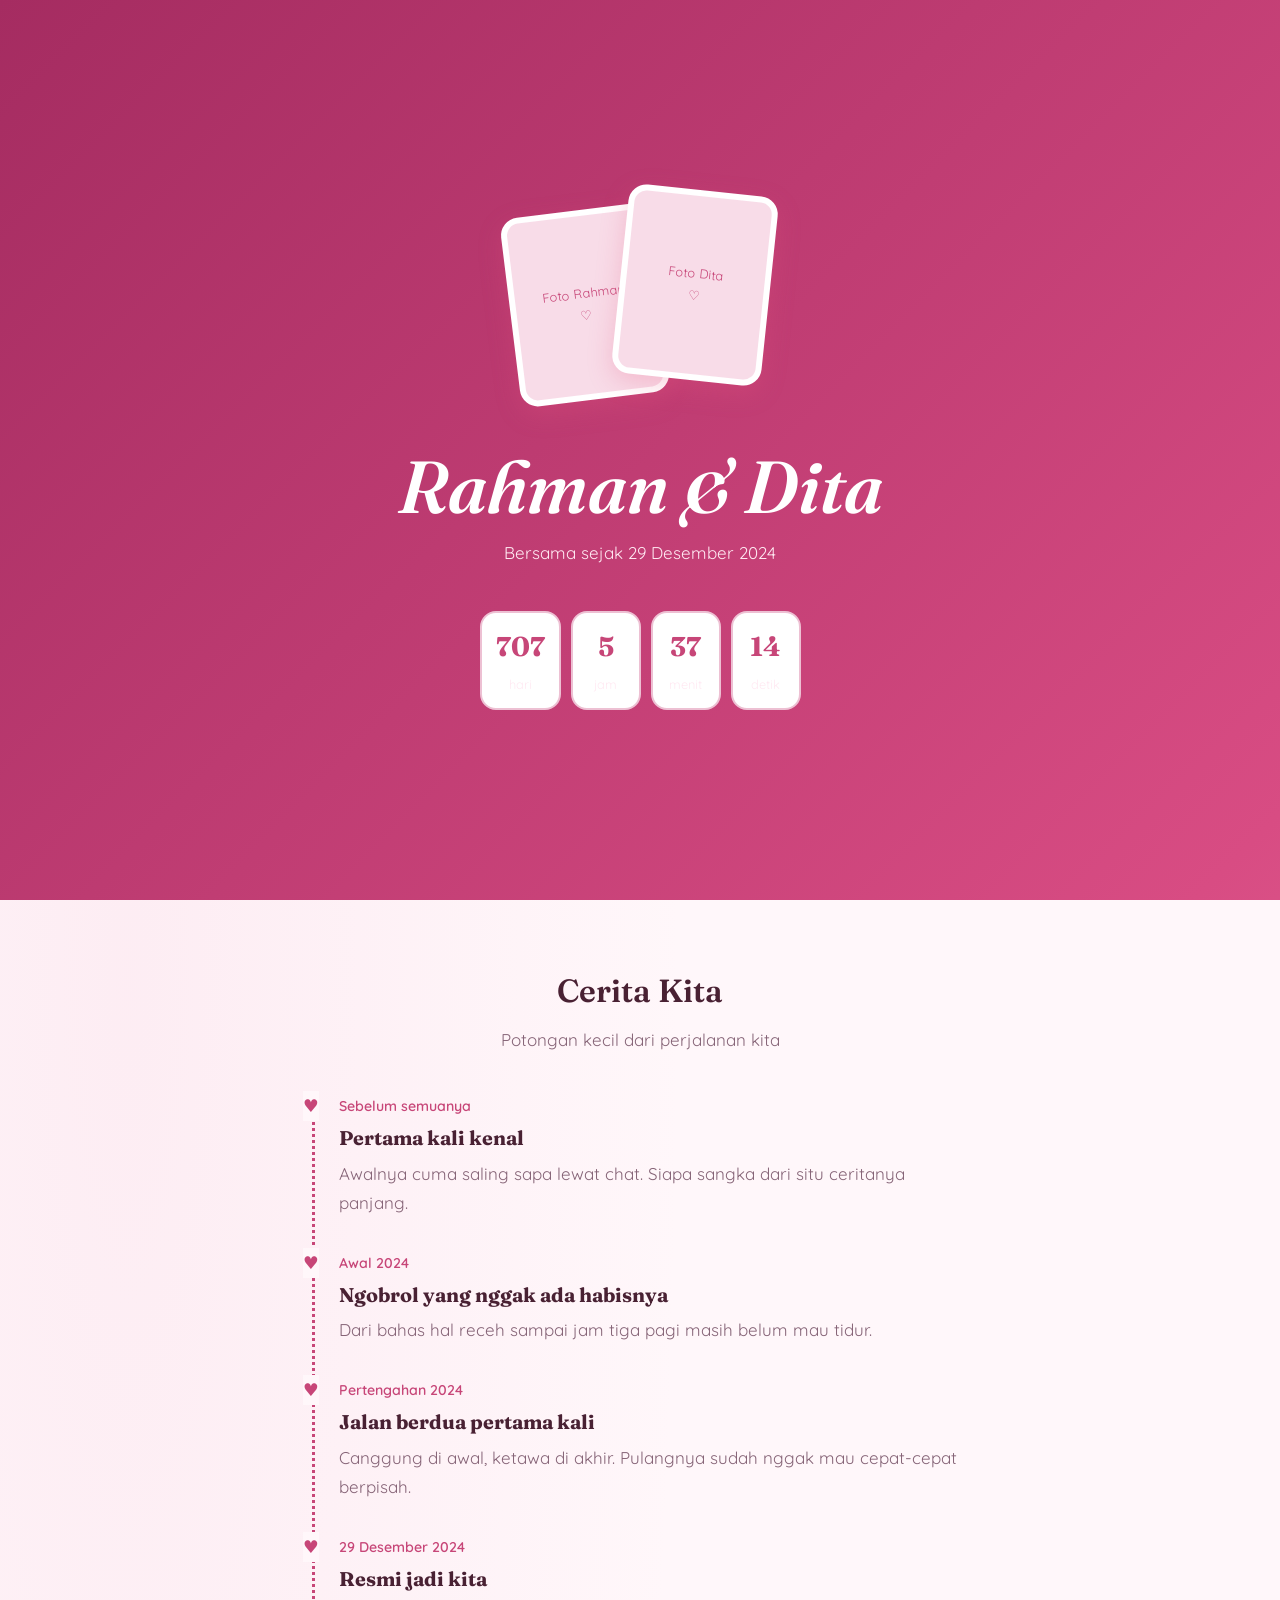
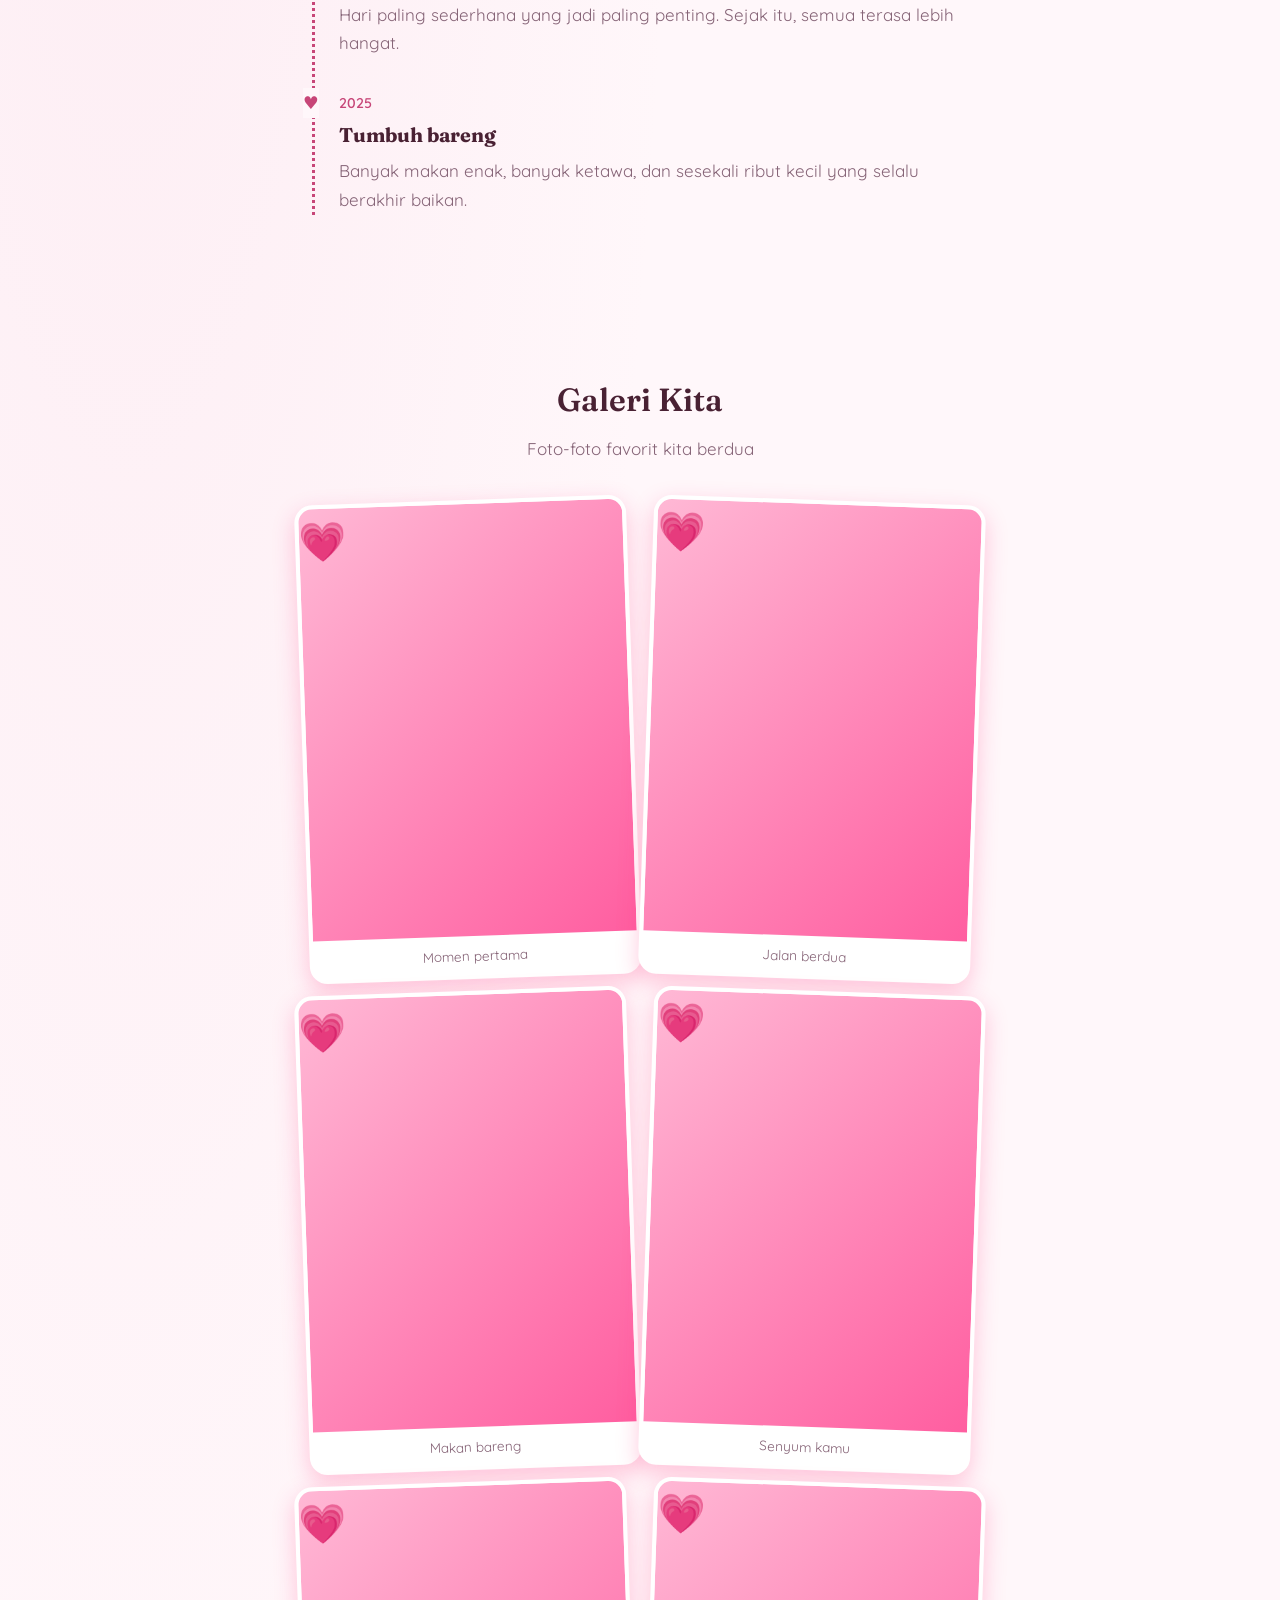
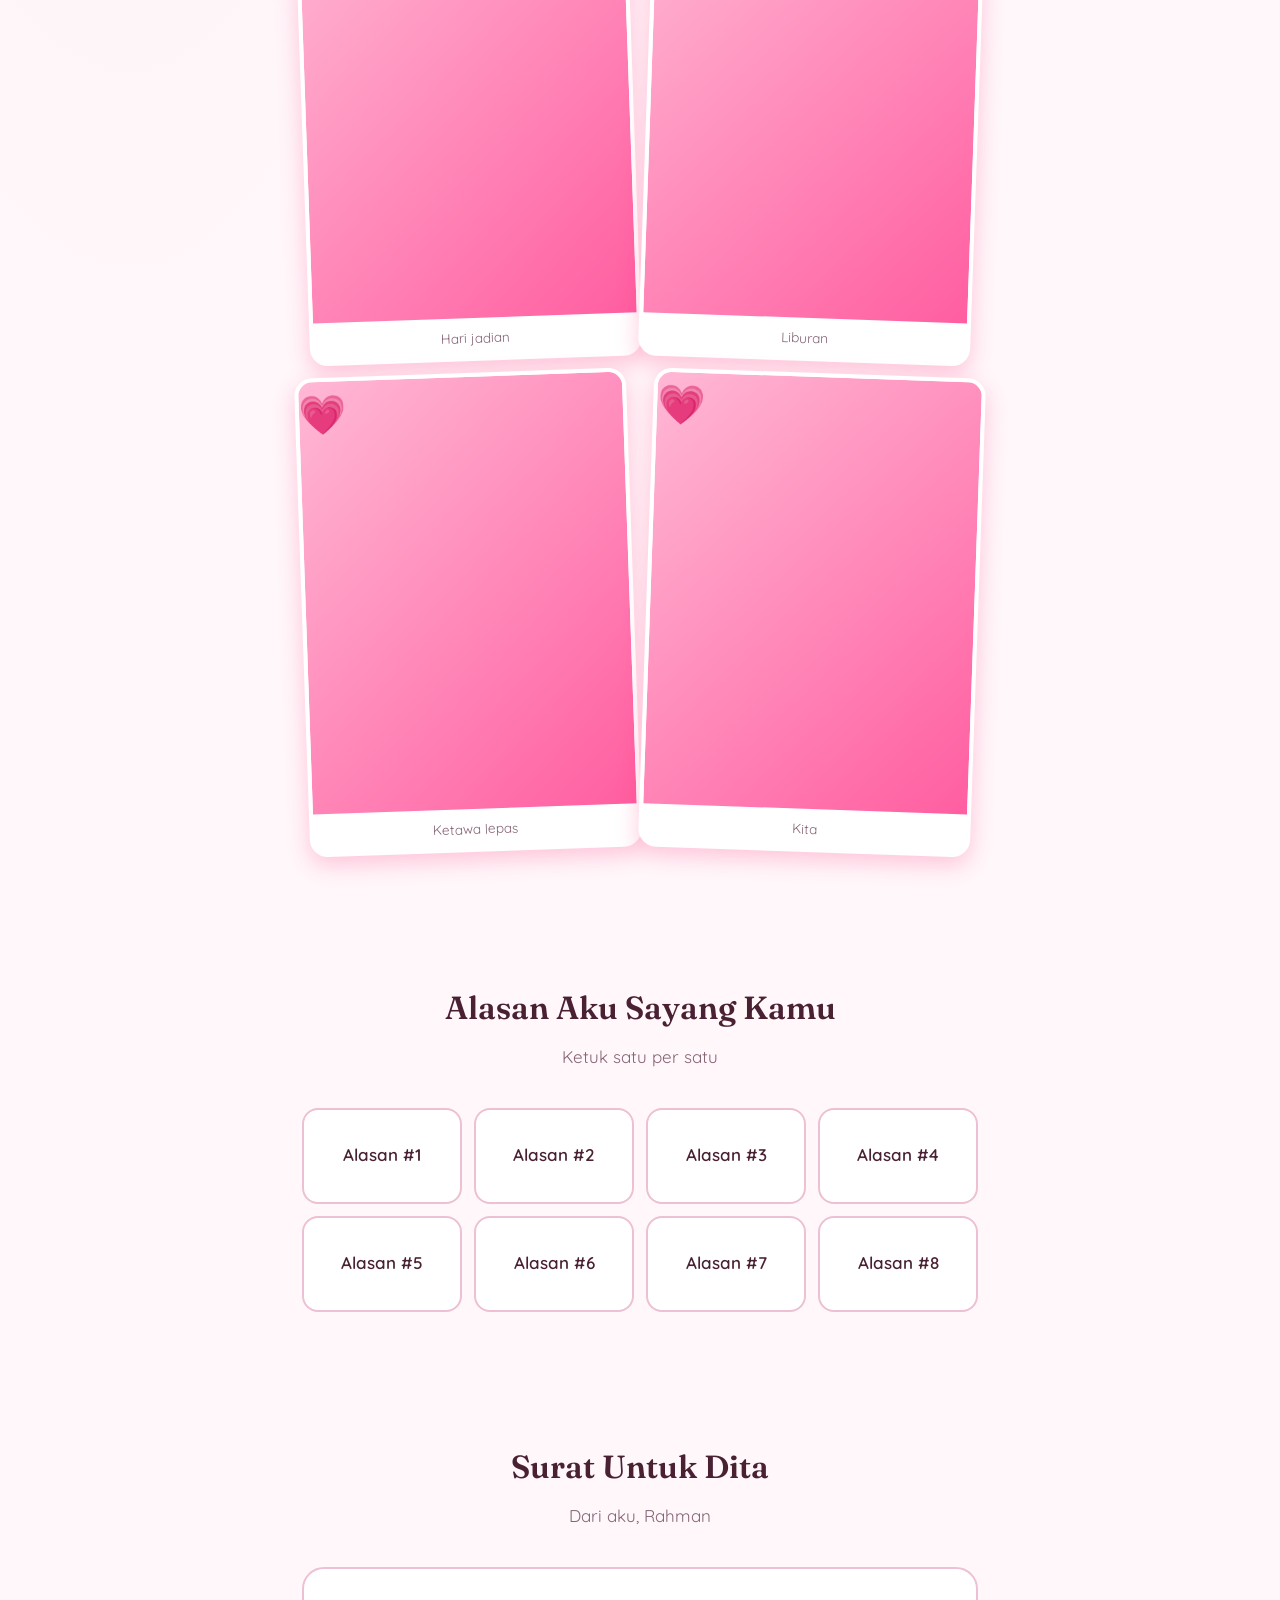
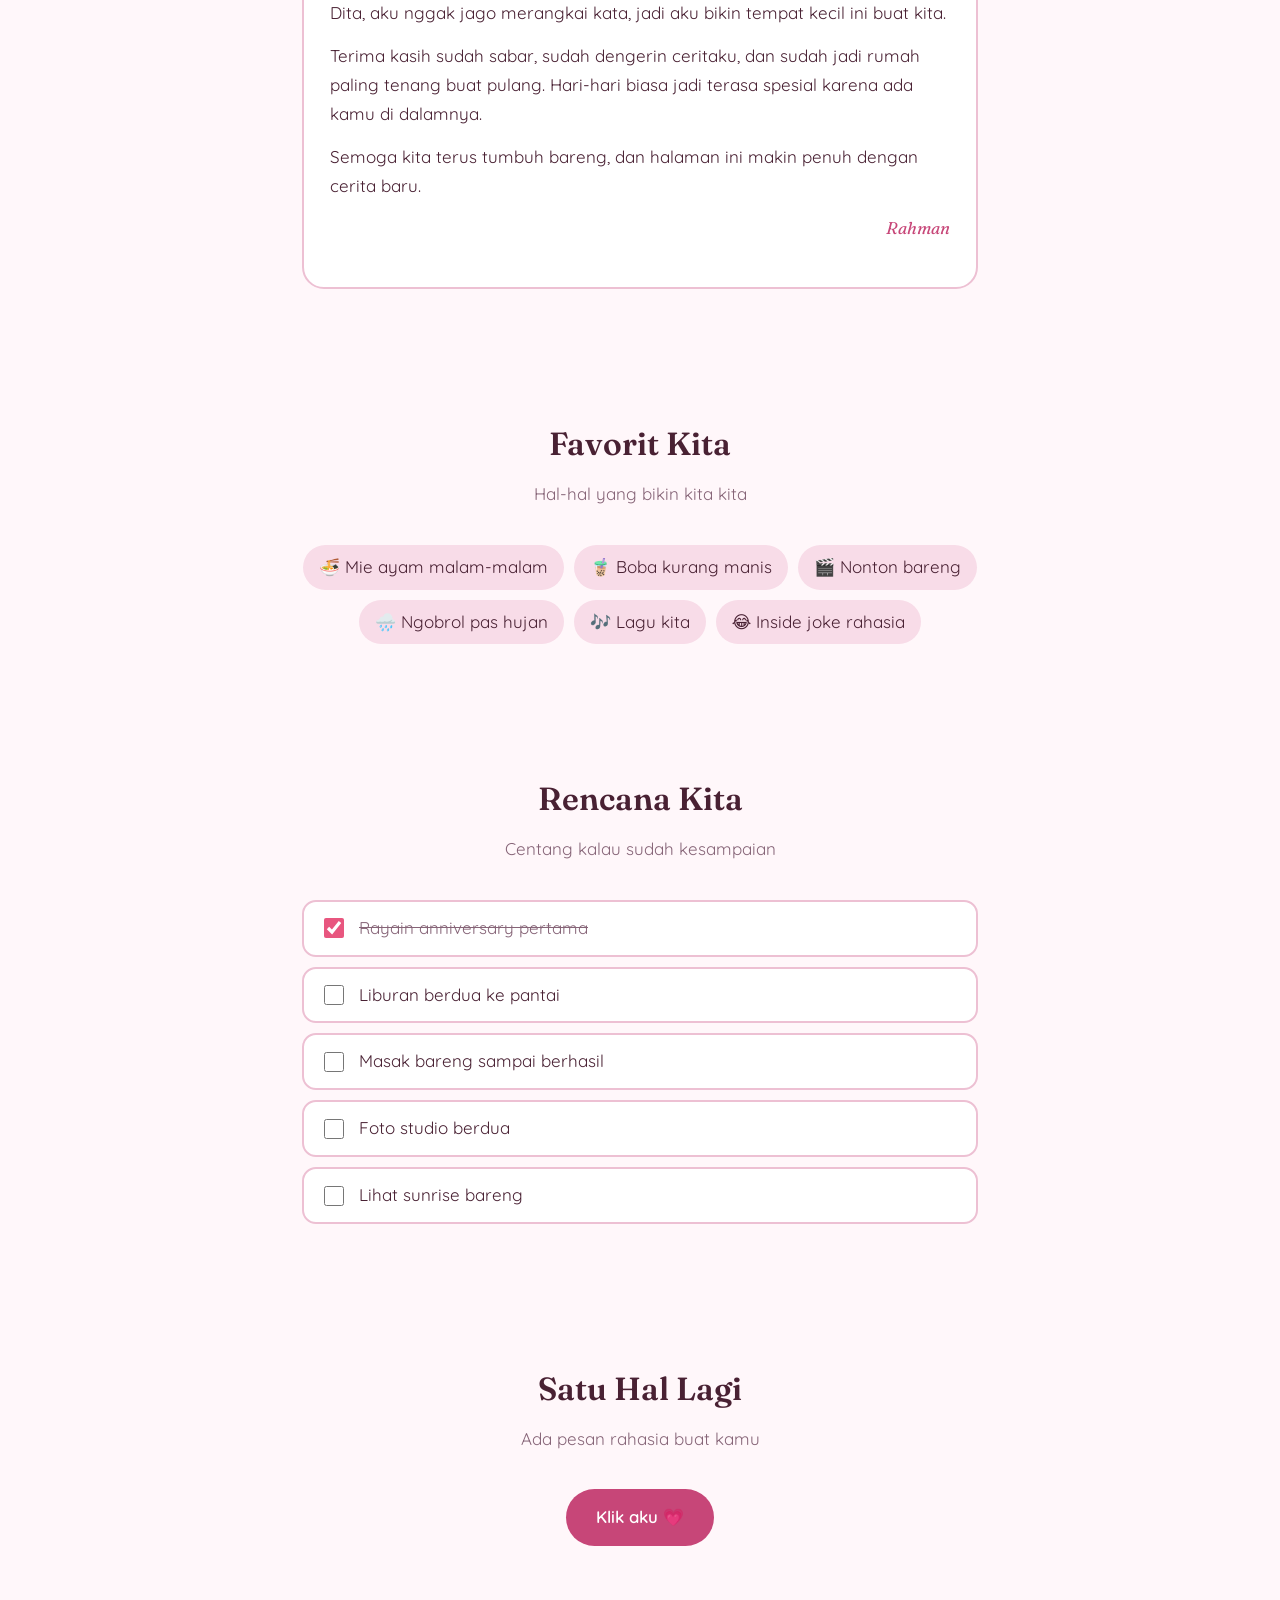
==== index.html @ 5e23505f "Polish couple page UI and organize assets" ====
<!DOCTYPE html>
<html lang="id">
<head>
<meta charset="utf-8">
<meta name="viewport" content="width=device-width, initial-scale=1, viewport-fit=cover">
<title>Rahman & Dita</title>
<link rel="preconnect" href="https://fonts.googleapis.com">
<link href="https://fonts.googleapis.com/css2?family=Fraunces:ital,wght@0,600;1,500&family=Quicksand:wght@400;600&display=swap" rel="stylesheet">
<link rel=stylesheet href=css/style.css>
</head>
<body>

<header class="hero">
  <div class="photos" aria-hidden="true">
    <div class="ph a">Foto Rahman<br>♡</div>
    <div class="ph b">Foto Dita<br>♡</div>
  </div>
  <!-- GANTI: nama & tanggal -->
  <h1>Rahman <span class="amp">&</span> Dita</h1>
  <p class="lead">Bersama sejak 29 Desember 2024</p>
  <div class="count" id="count" aria-live="off"></div>
</header>

<section class="rv">
  <h2>Cerita Kita</h2>
  <p class="sub">Potongan kecil dari perjalanan kita</p>
  <!-- GANTI: semua cerita di bawah ini karangan, edit sesukamu -->
  <div class="tl">
    <div class="ev"><small>Sebelum semuanya</small><h3>Pertama kali kenal</h3><p>Awalnya cuma saling sapa lewat chat. Siapa sangka dari situ ceritanya panjang.</p></div>
    <div class="ev"><small>Awal 2024</small><h3>Ngobrol yang nggak ada habisnya</h3><p>Dari bahas hal receh sampai jam tiga pagi masih belum mau tidur.</p></div>
    <div class="ev"><small>Pertengahan 2024</small><h3>Jalan berdua pertama kali</h3><p>Canggung di awal, ketawa di akhir. Pulangnya sudah nggak mau cepat-cepat berpisah.</p></div>
    <div class="ev"><small>29 Desember 2024</small><h3>Resmi jadi kita</h3><p>Hari paling sederhana yang jadi paling penting. Sejak itu, semua terasa lebih hangat.</p></div>
    <div class="ev"><small>2025</small><h3>Tumbuh bareng</h3><p>Banyak makan enak, banyak ketawa, dan sesekali ribut kecil yang selalu berakhir baikan.</p></div>
  </div>
</section>

<section class="rv">
  <h2>Galeri Kita</h2>
  <p class="sub">Foto-foto favorit kita berdua</p>
  <div class="gal" id="gal"></div>
</section>

<section class="rv">
  <h2>Alasan Aku Sayang Kamu</h2>
  <p class="sub">Ketuk satu per satu</p>
  <div class="reasons" id="reasons"></div>
</section>

<section class="rv">
  <h2>Surat Untuk Dita</h2>
  <p class="sub">Dari aku, Rahman</p>
  <div class="letter">
    <p>Dita, aku nggak jago merangkai kata, jadi aku bikin tempat kecil ini buat kita.</p>
    <p>Terima kasih sudah sabar, sudah dengerin ceritaku, dan sudah jadi rumah paling tenang buat pulang. Hari-hari biasa jadi terasa spesial karena ada kamu di dalamnya.</p>
    <p>Semoga kita terus tumbuh bareng, dan halaman ini makin penuh dengan cerita baru.</p>
    <p class="sign">Rahman</p>
  </div>
</section>

<section class="rv">
  <h2>Favorit Kita</h2>
  <p class="sub">Hal-hal yang bikin kita kita</p>
  <div class="fav">
    <span>🍜 Mie ayam malam-malam</span><span>🧋 Boba kurang manis</span><span>🎬 Nonton bareng</span>
    <span>🌧️ Ngobrol pas hujan</span><span>🎶 Lagu kita</span><span>😂 Inside joke rahasia</span>
  </div>
</section>

<section class="rv">
  <h2>Rencana Kita</h2>
  <p class="sub">Centang kalau sudah kesampaian</p>
  <div class="list">
    <label><input type="checkbox" checked><span>Rayain anniversary pertama</span></label>
    <label><input type="checkbox"><span>Liburan berdua ke pantai</span></label>
    <label><input type="checkbox"><span>Masak bareng sampai berhasil</span></label>
    <label><input type="checkbox"><span>Foto studio berdua</span></label>
    <label><input type="checkbox"><span>Lihat sunrise bareng</span></label>
  </div>
</section>

<section class="end rv">
  <h2>Satu Hal Lagi</h2>
  <p class="sub">Ada pesan rahasia buat kamu</p>
  <button class="big" id="secret">Klik aku 💗</button>
  <div id="msg"></div>
</section>

<script src=js/main.js defer></script>
</body>
</html>
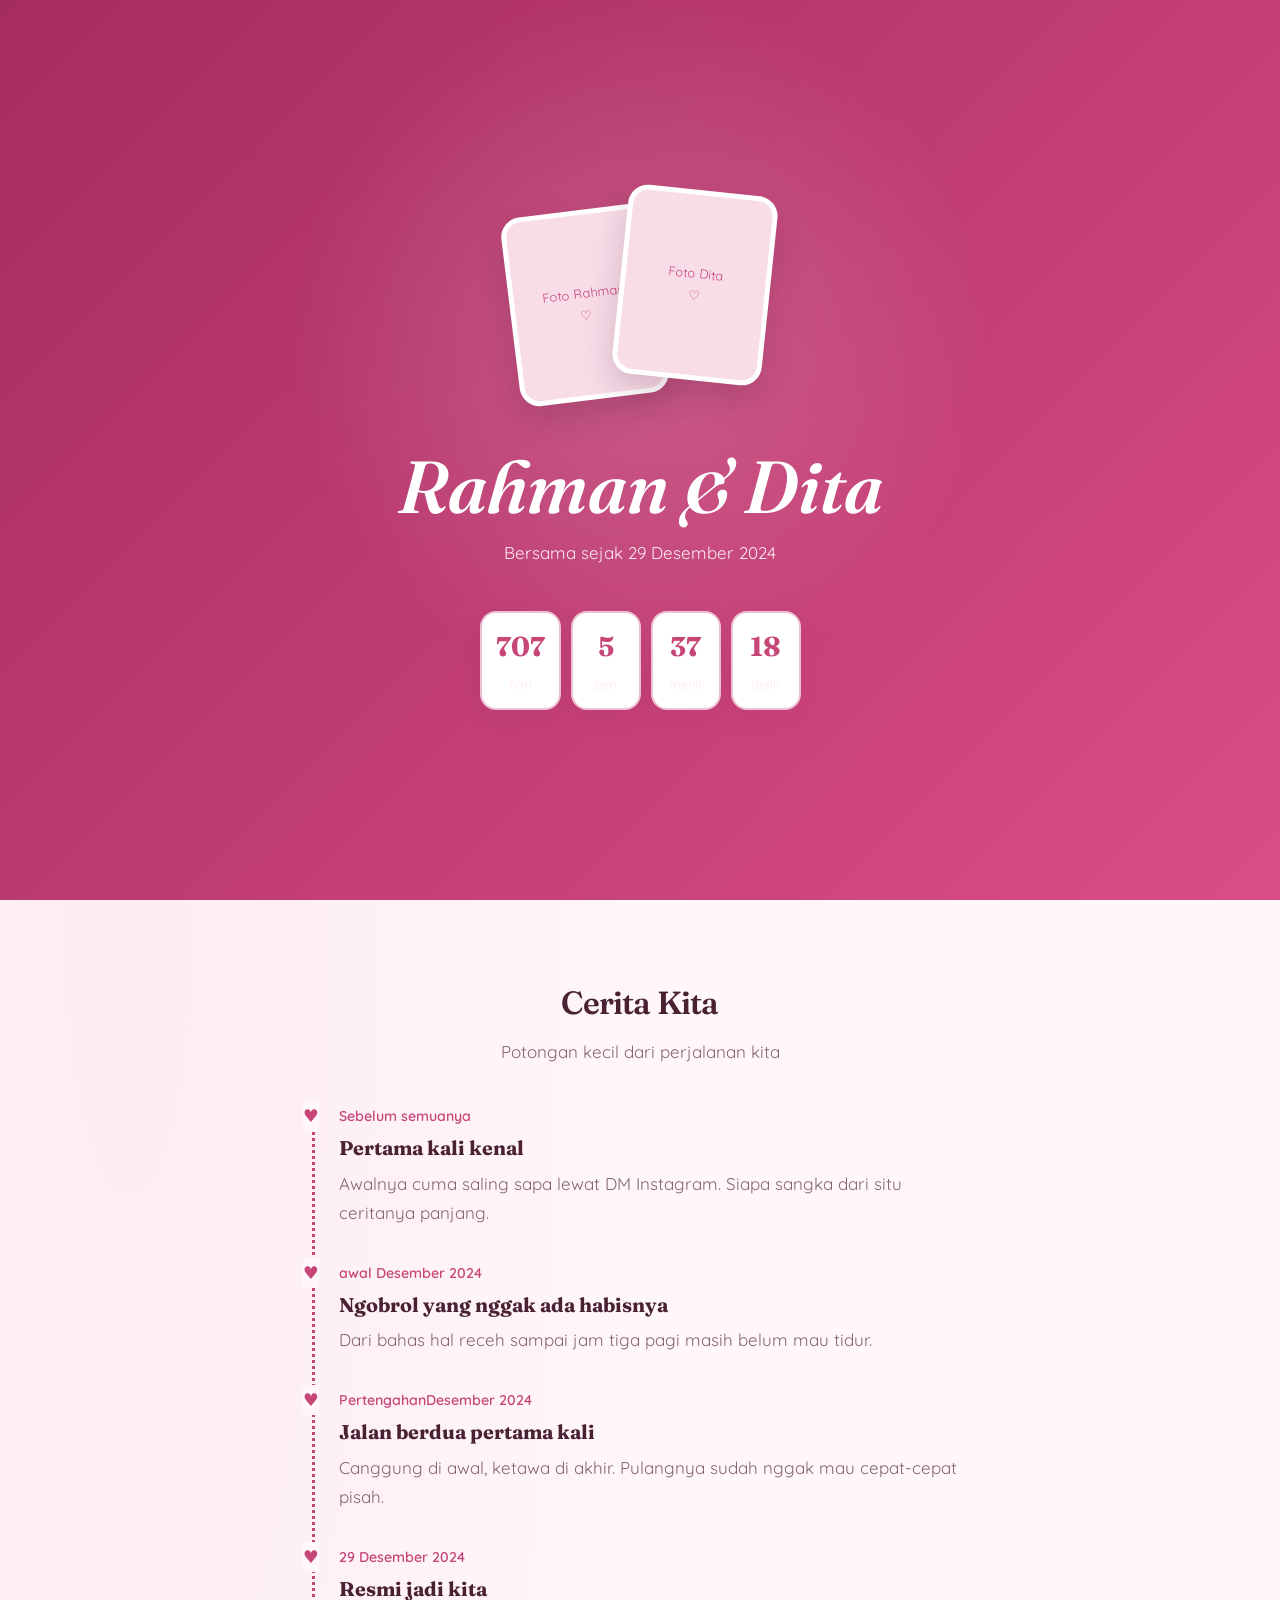
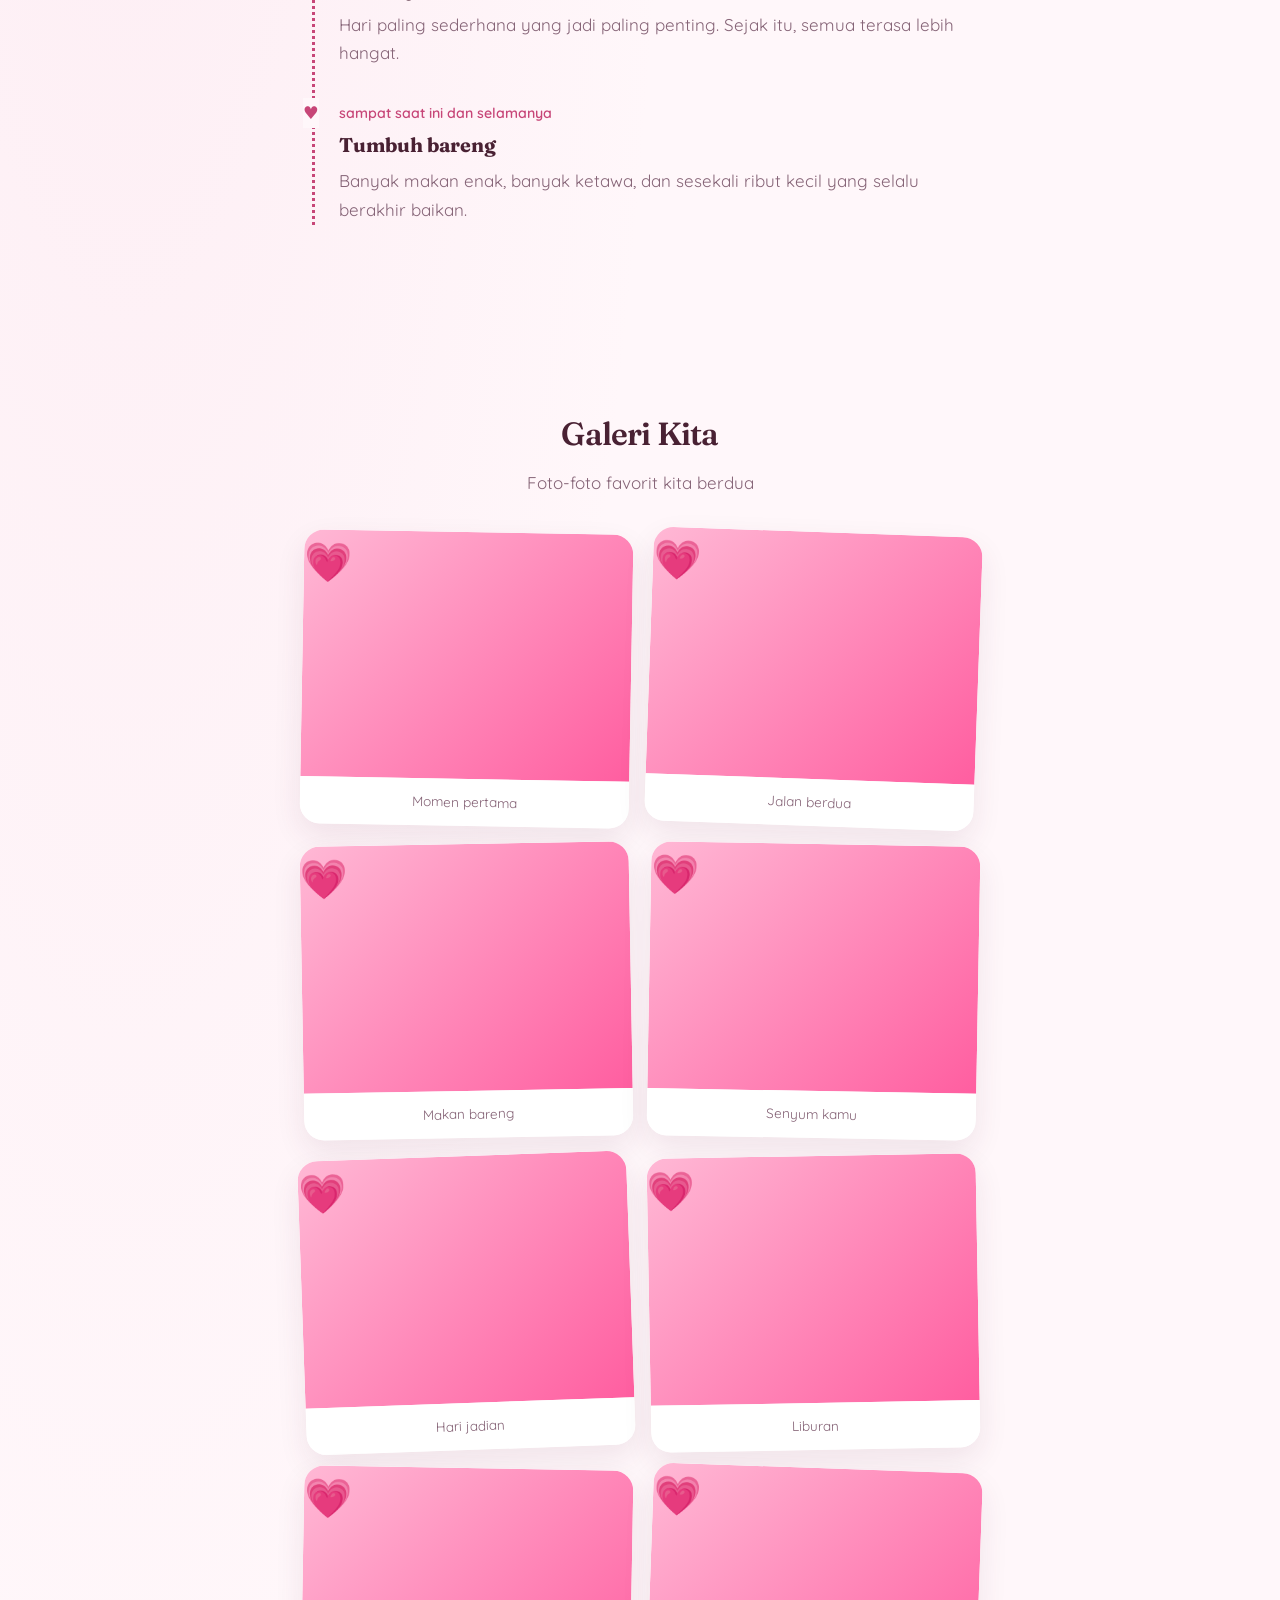
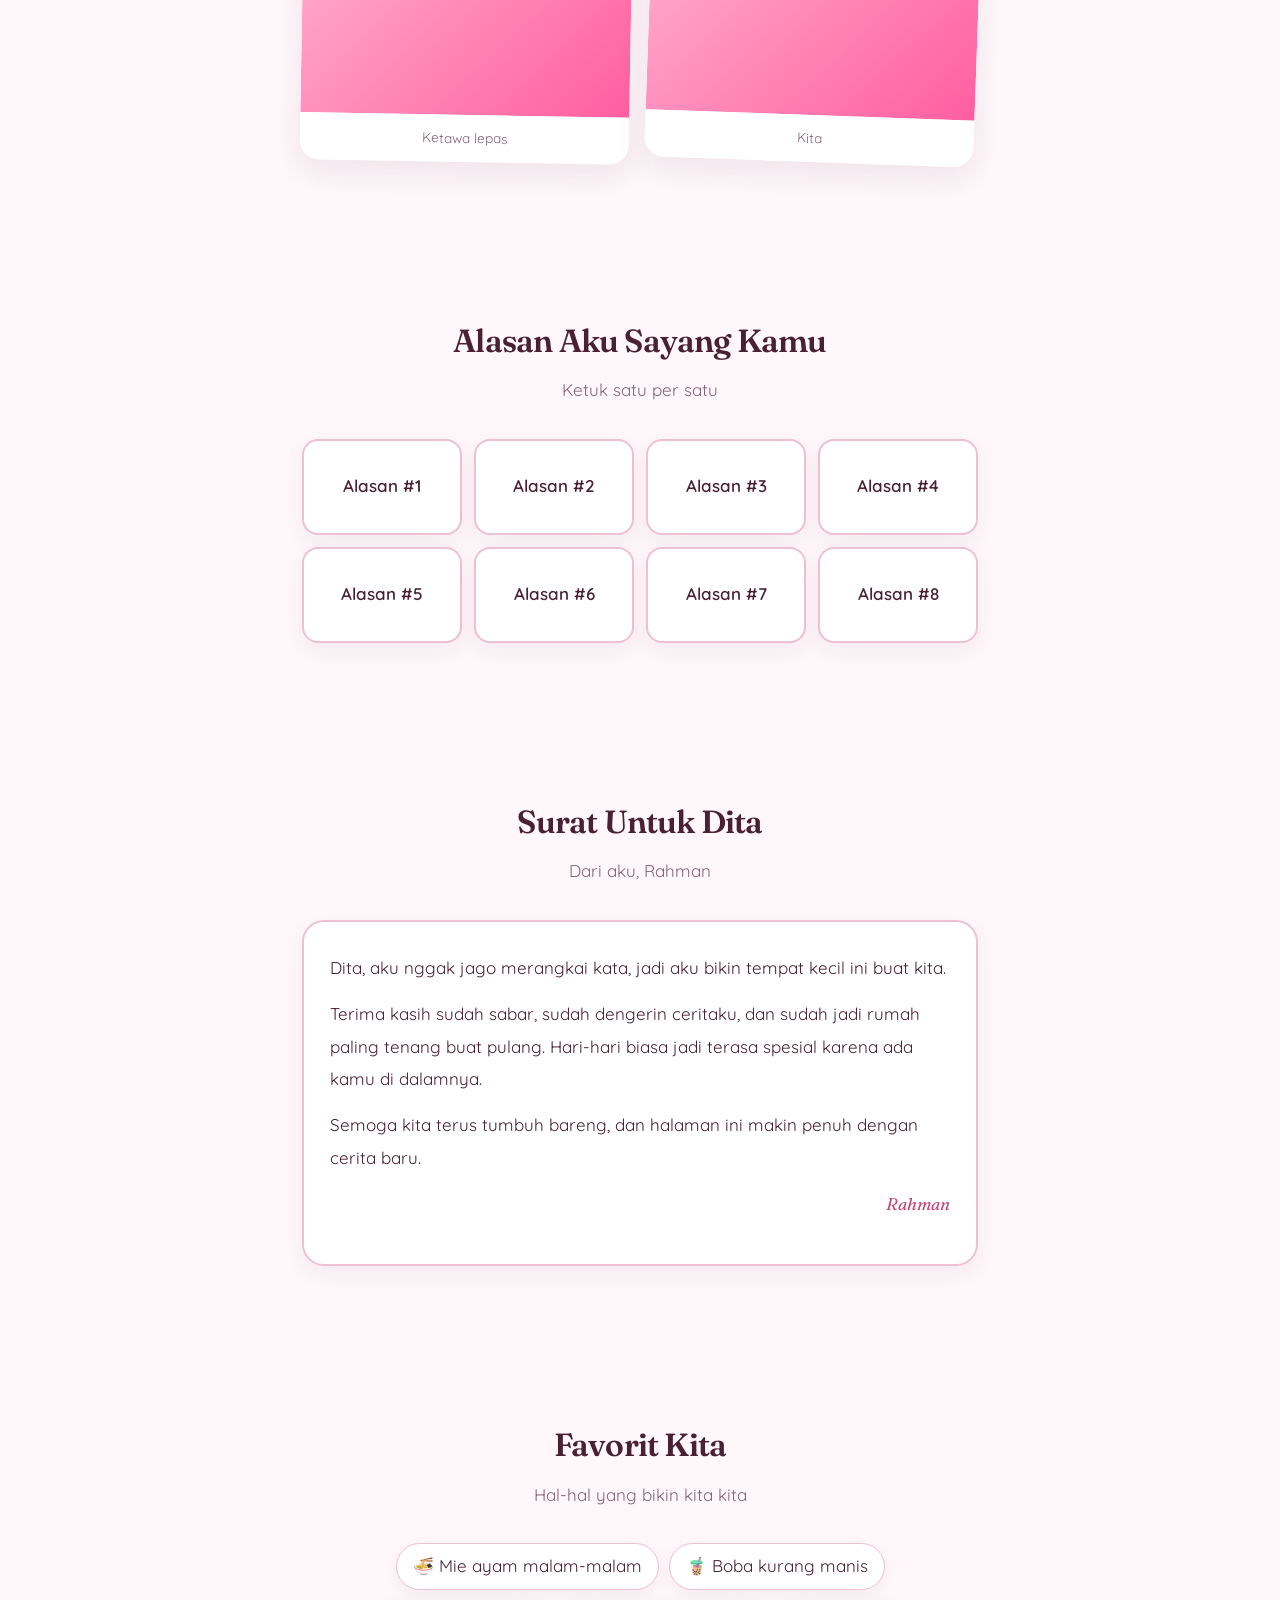
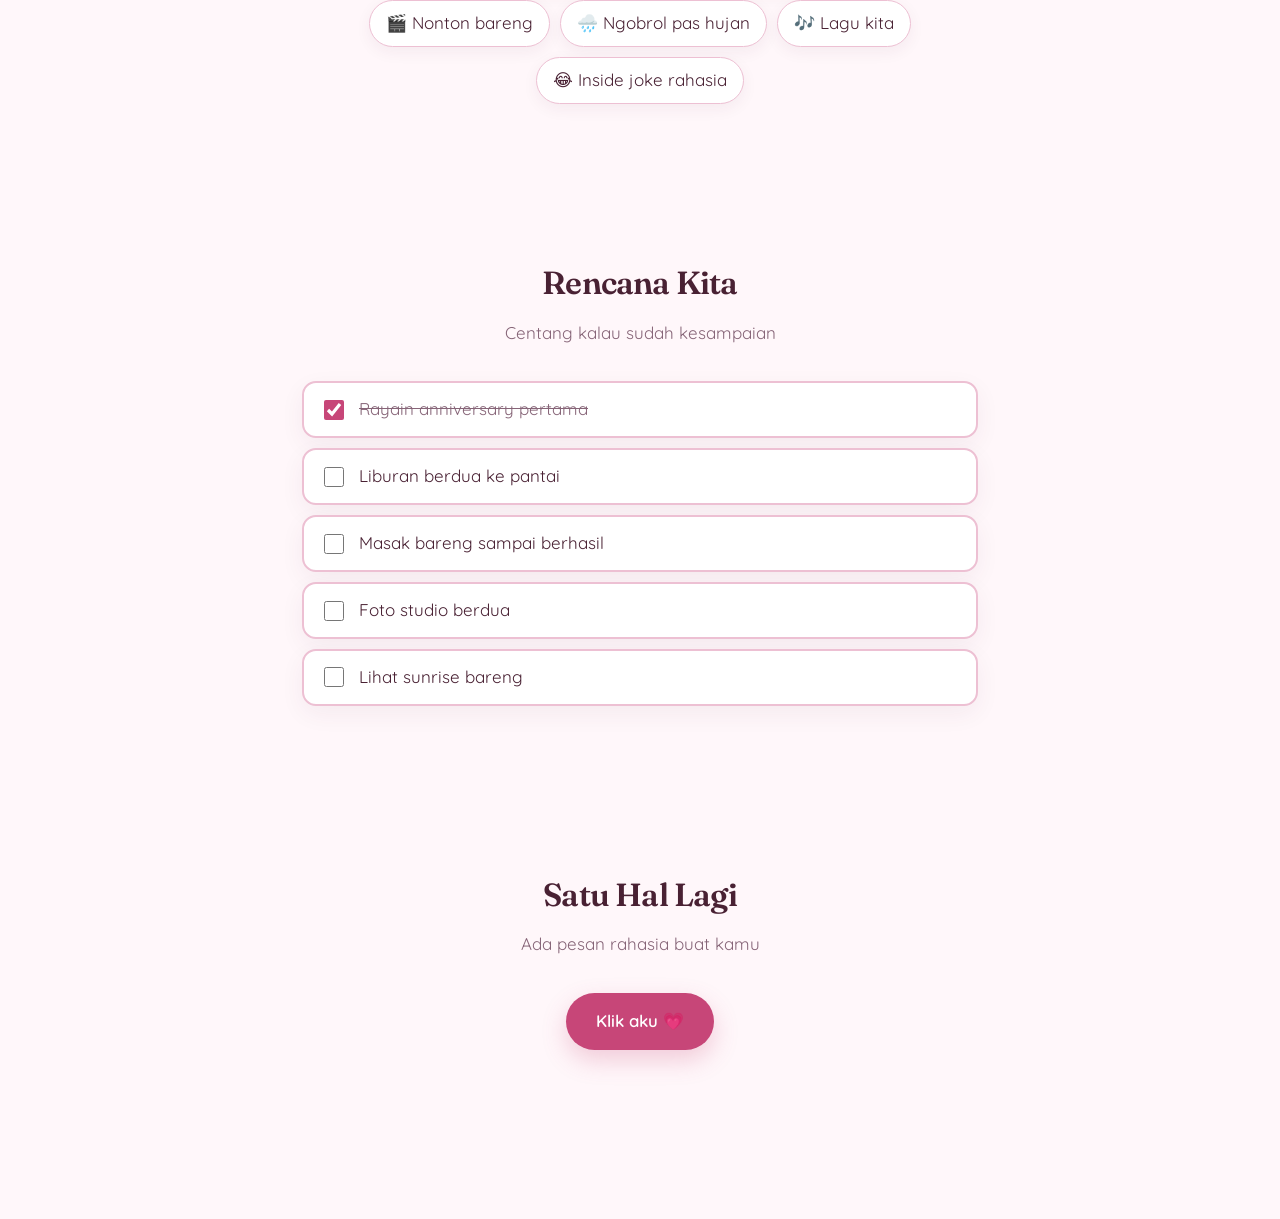
==== commit 52f8f728: "Perbaiki CSS dan update halaman" ====
--- a/index.html
+++ b/index.html
@@ -6,7 +6,7 @@
 <title>Rahman & Dita</title>
 <link rel="preconnect" href="https://fonts.googleapis.com">
 <link href="https://fonts.googleapis.com/css2?family=Fraunces:ital,wght@0,600;1,500&family=Quicksand:wght@400;600&display=swap" rel="stylesheet">
-<link rel=stylesheet href=css/style.css>
+<link rel="stylesheet" href="css/style.css">
 </head>
 <body>
 
@@ -26,11 +26,11 @@
   <p class="sub">Potongan kecil dari perjalanan kita</p>
   <!-- GANTI: semua cerita di bawah ini karangan, edit sesukamu -->
   <div class="tl">
-    <div class="ev"><small>Sebelum semuanya</small><h3>Pertama kali kenal</h3><p>Awalnya cuma saling sapa lewat chat. Siapa sangka dari situ ceritanya panjang.</p></div>
-    <div class="ev"><small>Awal 2024</small><h3>Ngobrol yang nggak ada habisnya</h3><p>Dari bahas hal receh sampai jam tiga pagi masih belum mau tidur.</p></div>
-    <div class="ev"><small>Pertengahan 2024</small><h3>Jalan berdua pertama kali</h3><p>Canggung di awal, ketawa di akhir. Pulangnya sudah nggak mau cepat-cepat berpisah.</p></div>
+    <div class="ev"><small>Sebelum semuanya</small><h3>Pertama kali kenal</h3><p>Awalnya cuma saling sapa lewat DM Instagram. Siapa sangka dari situ ceritanya panjang.</p></div>
+    <div class="ev"><small>awal Desember 2024</small><h3>Ngobrol yang nggak ada habisnya</h3><p>Dari bahas hal receh sampai jam tiga pagi masih belum mau tidur.</p></div>
+    <div class="ev"><small>PertengahanDesember 2024</small><h3>Jalan berdua pertama kali</h3><p>Canggung di awal, ketawa di akhir. Pulangnya sudah nggak mau cepat-cepat pisah.</p></div>
     <div class="ev"><small>29 Desember 2024</small><h3>Resmi jadi kita</h3><p>Hari paling sederhana yang jadi paling penting. Sejak itu, semua terasa lebih hangat.</p></div>
-    <div class="ev"><small>2025</small><h3>Tumbuh bareng</h3><p>Banyak makan enak, banyak ketawa, dan sesekali ribut kecil yang selalu berakhir baikan.</p></div>
+    <div class="ev"><small>sampat saat ini dan selamanya</small><h3>Tumbuh bareng</h3><p>Banyak makan enak, banyak ketawa, dan sesekali ribut kecil yang selalu berakhir baikan.</p></div>
   </div>
 </section>
 
--- a/css/style.css
+++ b/css/style.css
@@ -0,0 +1,82 @@
+
+:root{--bg:#ffe3ef;--card:#ffffff;--ink:#6b0f3a;--soft:#b0466f;--rose:#ff2d7a;--blush:#ffb8d5;--line:#ff9ec6;
+box-sizing:border-box}
+body{padding-top:env(safe-area-inset-top,0px);padding-bottom:env(safe-area-inset-bottom,0px)}
+@media (prefers-color-scheme:dark){:root:not([data-theme="light"]){--bg:#3a0f26;--card:#4d1633;--ink:#ffe3ef;--soft:#ffa9cb;--rose:#ff5b9b;--blush:#6b1f45;--line:#8a2c5a}}
+:root[data-theme="dark"]{--bg:#3a0f26;--card:#4d1633;--ink:#ffe3ef;--soft:#ffa9cb;--rose:#ff5b9b;--blush:#6b1f45;--line:#8a2c5a}
+html{scroll-padding-top:env(safe-area-inset-top,0px);scroll-behavior:smooth}
+*{box-sizing:border-box}
+body{margin:0;background:var(--bg);color:var(--ink);font-family:Quicksand,system-ui,sans-serif;line-height:1.7;font-size:17px}
+h1,h2{font-family:Fraunces,Georgia,serif;font-weight:600;margin:0}
+section{max-width:720px;margin:0 auto;padding:64px 22px}
+h2{font-size:2rem;text-align:center;margin-bottom:8px}
+.sub{text-align:center;color:var(--soft);margin:0 0 36px}
+.hero{min-height:100vh;display:flex;flex-direction:column;align-items:center;justify-content:center;text-align:center;padding:40px 22px;position:relative;overflow:hidden;background:linear-gradient(160deg,#ff7eb3,#ff2d7a 45%,#ff9ec6,#ff5ea0);background-size:300% 300%;animation:bg 12s ease infinite;color:#fff}
+.hero .lead,.hero .count span{color:#ffe9f2}.hero .amp{color:#fff}
+@keyframes bg{50%{background-position:100% 100%}}
+.photos{position:relative;width:260px;height:230px;margin-bottom:28px}
+.ph{position:absolute;width:150px;height:190px;border-radius:18px;border:6px solid var(--card);background:var(--blush);display:grid;place-items:center;color:var(--rose);font-size:.8rem;box-shadow:0 8px 24px rgba(232,86,127,.25);text-align:center}
+.ph.a{left:0;top:20px;transform:rotate(-7deg);animation:fa 4s ease-in-out infinite}.ph.b{right:0;top:0;transform:rotate(6deg);animation:fb 4.6s ease-in-out infinite}
+@keyframes fa{50%{transform:rotate(-4deg) translateY(-12px)}}@keyframes fb{50%{transform:rotate(3deg) translateY(-16px)}}
+.hero>*{position:relative;z-index:1}.hero .bh{position:absolute;bottom:-40px;z-index:0;animation:up 7s linear forwards;opacity:.6}
+h1{animation:pop 1.2s cubic-bezier(.2,1.4,.4,1) both}@keyframes pop{from{transform:scale(.6);opacity:0}}
+.rv{opacity:0;transform:translateY(28px);transition:opacity .8s,transform .8s}.rv.in{opacity:1;transform:none}
+.ev::before{animation:beat 1.4s infinite}@keyframes beat{50%{transform:scale(1.35)}}
+.big{animation:beat 1.6s infinite}
+.gal{display:grid;grid-template-columns:repeat(2,1fr);gap:12px}
+.gal figure{margin:0;border-radius:18px;overflow:hidden;background:var(--card);border:4px solid var(--card);box-shadow:0 8px 22px rgba(255,45,122,.25);transition:transform .35s}
+.gal figure:nth-child(odd){transform:rotate(-2deg)}.gal figure:nth-child(even){transform:rotate(2deg)}
+.gal figure:hover,.gal figure:active{transform:scale(1.05) rotate(0)}
+.gal img,.gal .ghost{width:100%;aspect-ratio:3/4;object-fit:cover;display:block}
+.ghost{display:grid;place-items:center;font-size:2.4rem;background:linear-gradient(135deg,#ffb8d5,#ff5ea0);color:#fff}
+.gal figcaption{padding:8px 10px;font-size:.85rem;text-align:center;color:var(--soft)}
+h1{font-size:clamp(2.6rem,10vw,4.6rem);line-height:1.05;font-style:italic}
+.amp{color:var(--rose)}
+.count{margin-top:26px;display:flex;gap:10px;justify-content:center;flex-wrap:wrap}
+.count div{background:var(--card);border:2px solid var(--line);border-radius:16px;padding:10px 14px;min-width:70px}
+.count b{display:block;font-family:Fraunces,serif;font-size:1.7rem;color:var(--rose)}
+.count span{font-size:.8rem;color:var(--soft)}
+.lead{color:var(--soft);margin-top:14px}
+.tl{border-left:3px dotted var(--rose);margin-left:10px;padding-left:24px}
+.ev{position:relative;margin-bottom:30px}
+.ev::before{content:"♥";position:absolute;left:-36px;top:0;color:var(--rose);background:var(--bg);font-size:1.1rem}
+.ev small{color:var(--rose);font-weight:600}
+.ev h3{margin:2px 0 4px;font-family:Fraunces,serif}
+.ev p{margin:0;color:var(--soft)}
+.reasons{display:grid;grid-template-columns:repeat(auto-fill,minmax(140px,1fr));gap:12px}
+.reasons button{font:inherit;font-weight:600;background:var(--card);color:var(--ink);border:2px solid var(--line);border-radius:16px;padding:18px 10px;cursor:pointer;min-height:96px}
+.reasons button.open{background:var(--rose);border-color:var(--rose);color:#fff;font-weight:400;font-size:.92rem}
+button:focus-visible,a:focus-visible{outline:3px solid var(--rose);outline-offset:3px}
+.letter{background:var(--card);border:2px solid var(--line);border-radius:22px;padding:30px 26px}
+.letter p{margin:0 0 14px}
+.sign{font-family:Fraunces,serif;font-style:italic;color:var(--rose);text-align:right}
+.fav{display:flex;flex-wrap:wrap;gap:10px;justify-content:center}
+.fav span{background:var(--blush);border-radius:999px;padding:8px 16px}
+.list label{display:flex;gap:12px;align-items:center;padding:12px 16px;background:var(--card);border:2px solid var(--line);border-radius:14px;margin-bottom:10px;cursor:pointer}
+.list input{accent-color:#e8567f;width:20px;height:20px}
+.list input:checked+span{text-decoration:line-through;color:var(--soft)}
+.end{text-align:center;padding-bottom:90px}
+.big{font:inherit;font-weight:600;background:var(--rose);color:#fff;border:0;border-radius:999px;padding:14px 30px;cursor:pointer;font-size:1.05rem}
+#msg{margin-top:22px;min-height:3em;color:var(--soft);font-family:Fraunces,serif;font-style:italic;font-size:1.2rem}
+.fl{position:fixed;bottom:-30px;font-size:26px;pointer-events:none;animation:up 3s ease-in forwards;z-index:9}
+@keyframes up{to{transform:translateY(-110vh) rotate(25deg);opacity:0}}
+@media (prefers-reduced-motion:reduce){*{animation:none!important;transition:none!important}.rv{opacity:1;transform:none}.fl{animation-duration:.01s}html{scroll-behavior:auto}}
+
+/* Polesan visual dan aksesibilitas */
+:root{--bg:#fff7fa;--card:#fff;--ink:#492133;--soft:#866477;--rose:#c74678;--blush:#f8dce8;--line:#edc0d3;color-scheme:light}
+:root[data-theme=dark]{--bg:#21131b;--card:#30202a;--ink:#fff1f7;--soft:#d4b4c4;--rose:#ff83b0;--blush:#503447;--line:#765064;color-scheme:dark}
+@media(prefers-color-scheme:dark){:root:not([data-theme=light]){--bg:#21131b;--card:#30202a;--ink:#fff1f7;--soft:#d4b4c4;--rose:#ff83b0;--blush:#503447;--line:#765064;color-scheme:dark}}
+body{background:radial-gradient(ellipse at 10% 15%,rgba(244,190,212,.18),transparent 34%),var(--bg)}
+.hero{min-height:100svh;background:linear-gradient(135deg,#a52c61 0%,#d84c83 48%,#f39bbb 100%);background-size:200% 200%;animation:bg 16s ease-in-out infinite}
+.hero:after{content:"";position:absolute;inset:0;background:radial-gradient(circle at 50% 38%,rgba(255,255,255,.17),transparent 42%);pointer-events:none}
+.ph{border-width:5px;border-radius:20px;box-shadow:0 14px 32px rgba(63,17,39,.18)}
+section{padding:76px 22px}h2{letter-spacing:-.025em}.sub{max-width:38rem;margin:6px auto 34px}
+.gal{gap:16px}.gal figure{border:0;border-radius:20px;box-shadow:0 12px 30px rgba(92,35,62,.09)}.gal figcaption{padding:11px 10px 13px;background:var(--card)}
+.reasons button,.list label,.letter,.count div{box-shadow:0 8px 24px rgba(92,35,62,.06);transition:transform .25s ease,box-shadow .25s ease,border-color .25s ease}
+.reasons button:hover,.list label:hover{transform:translateY(-3px);box-shadow:0 12px 28px rgba(92,35,62,.12)}.letter{line-height:1.9}
+.fav span{background:var(--card);border:1px solid var(--line);box-shadow:0 5px 16px rgba(92,35,62,.06)}.list input{accent-color:var(--rose)}
+.big{box-shadow:0 10px 24px rgba(199,70,120,.25);transition:transform .2s ease,box-shadow .2s ease}.big:hover{transform:translateY(-2px);box-shadow:0 14px 30px rgba(199,70,120,.32)}
+#msg{max-width:34rem;margin:22px auto 0}
+@media(min-width:700px){.gal{gap:18px}.gal img,.gal .ghost{aspect-ratio:4/3}.gal figure:nth-child(3n){transform:rotate(-1deg)}.gal figure:nth-child(3n+1){transform:rotate(1deg)}}
+@media(max-width:420px){body{font-size:16px}section{padding:62px 18px}.photos{transform:scale(.92);margin-bottom:18px}.count{gap:7px}.count div{min-width:66px;padding:8px 10px}}
+@media(prefers-reduced-motion:reduce){.hero{animation:none}}
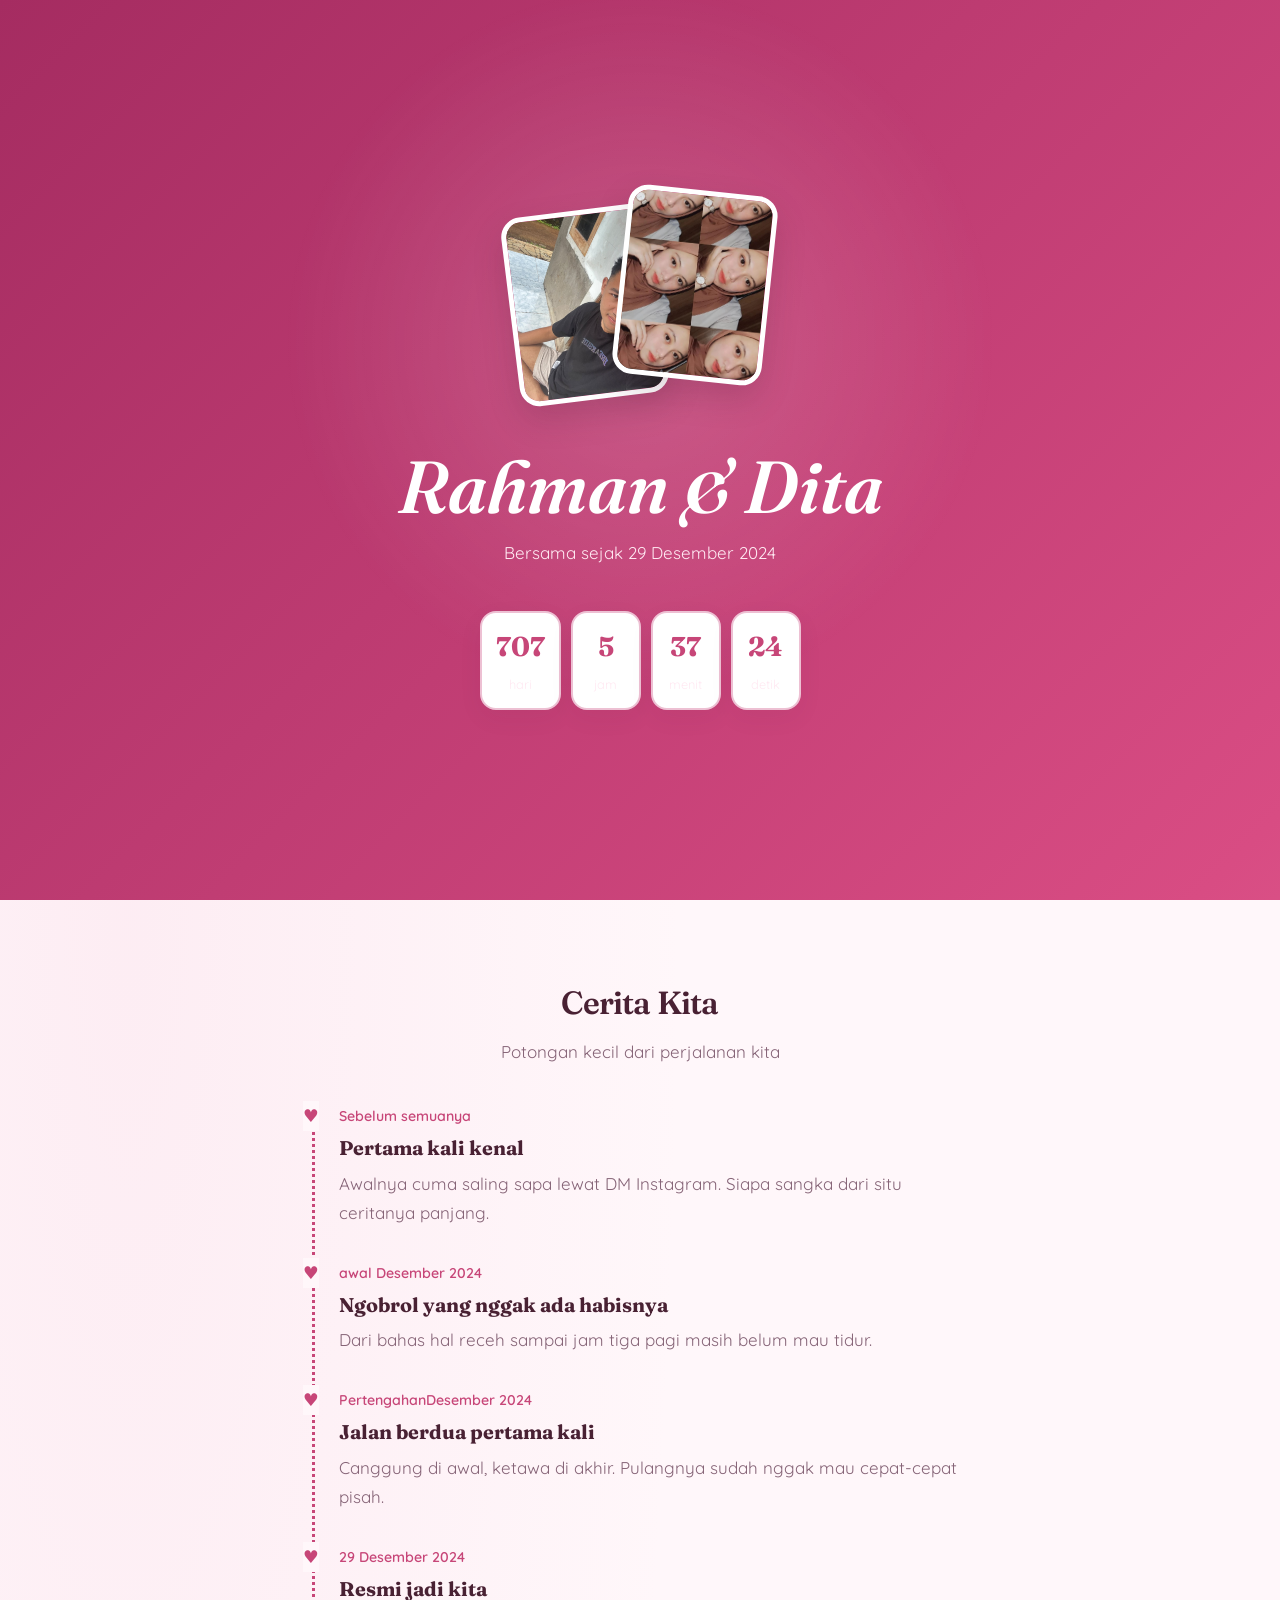
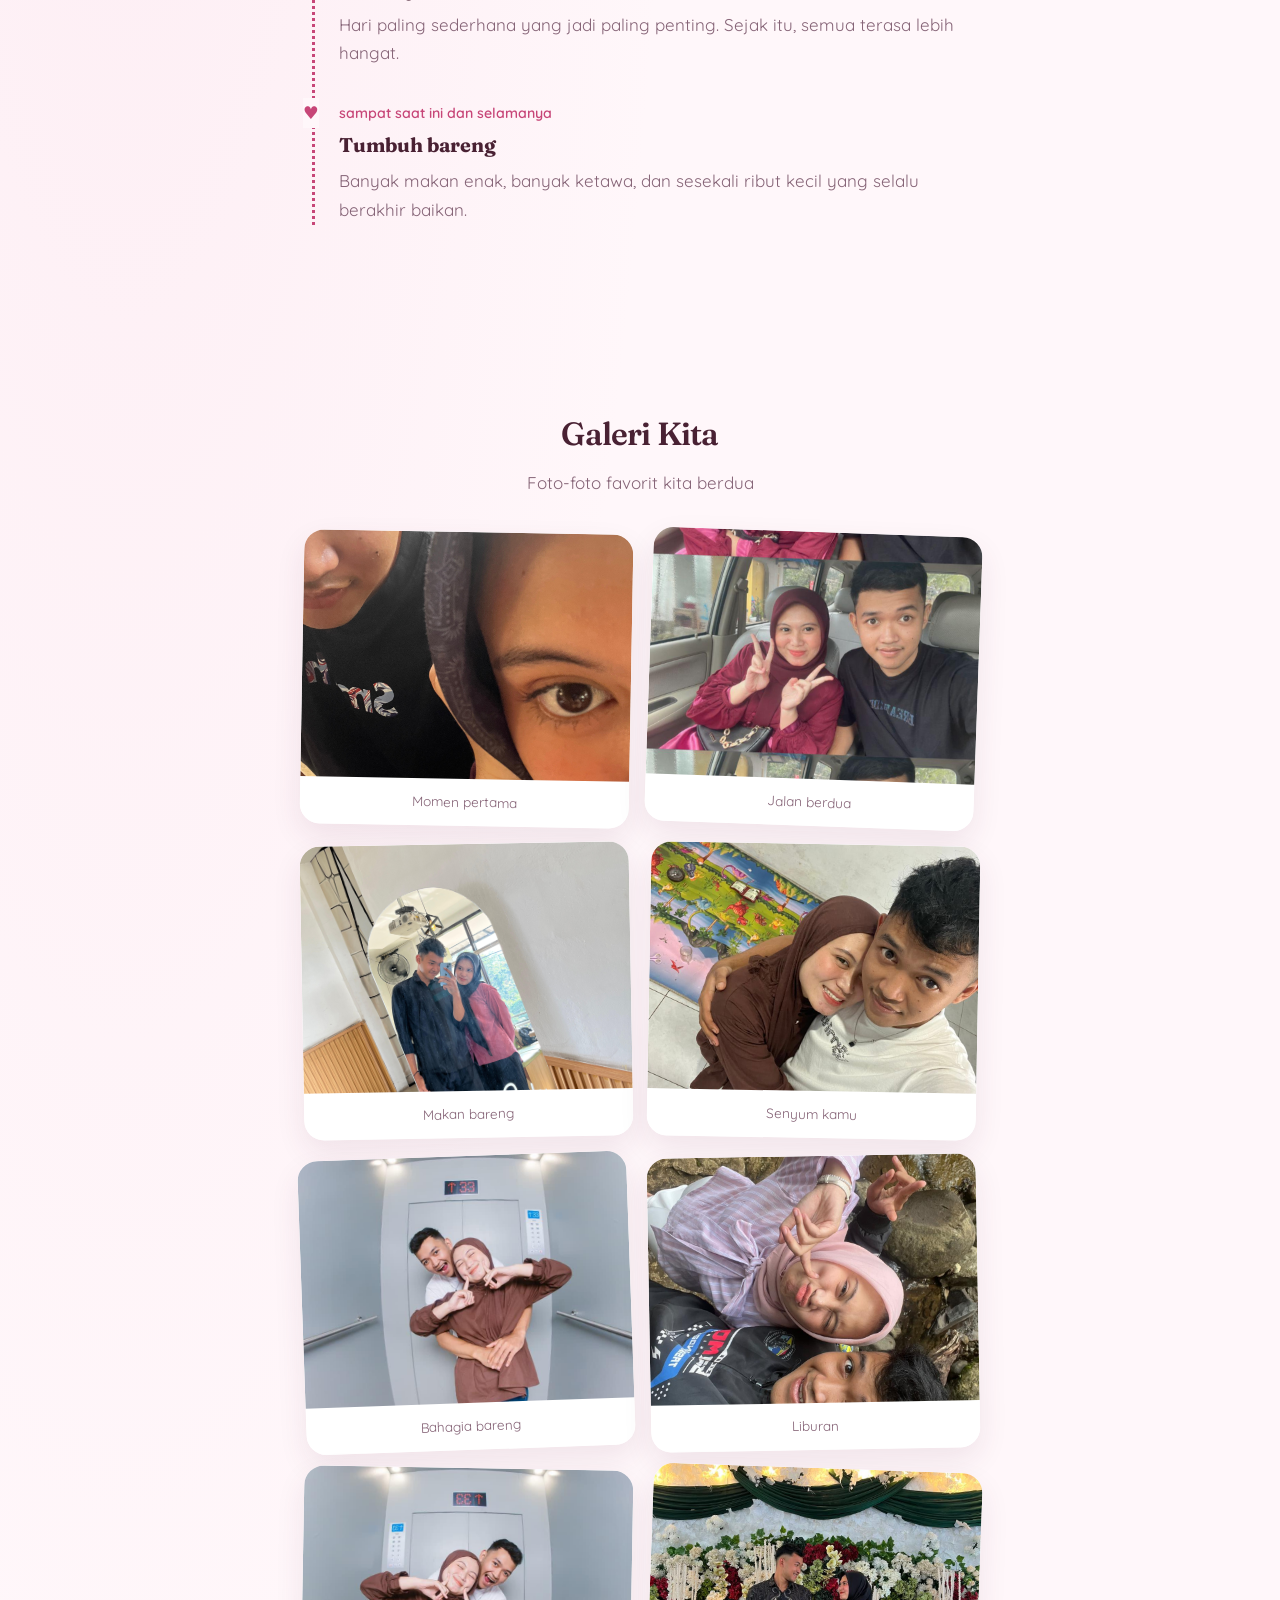
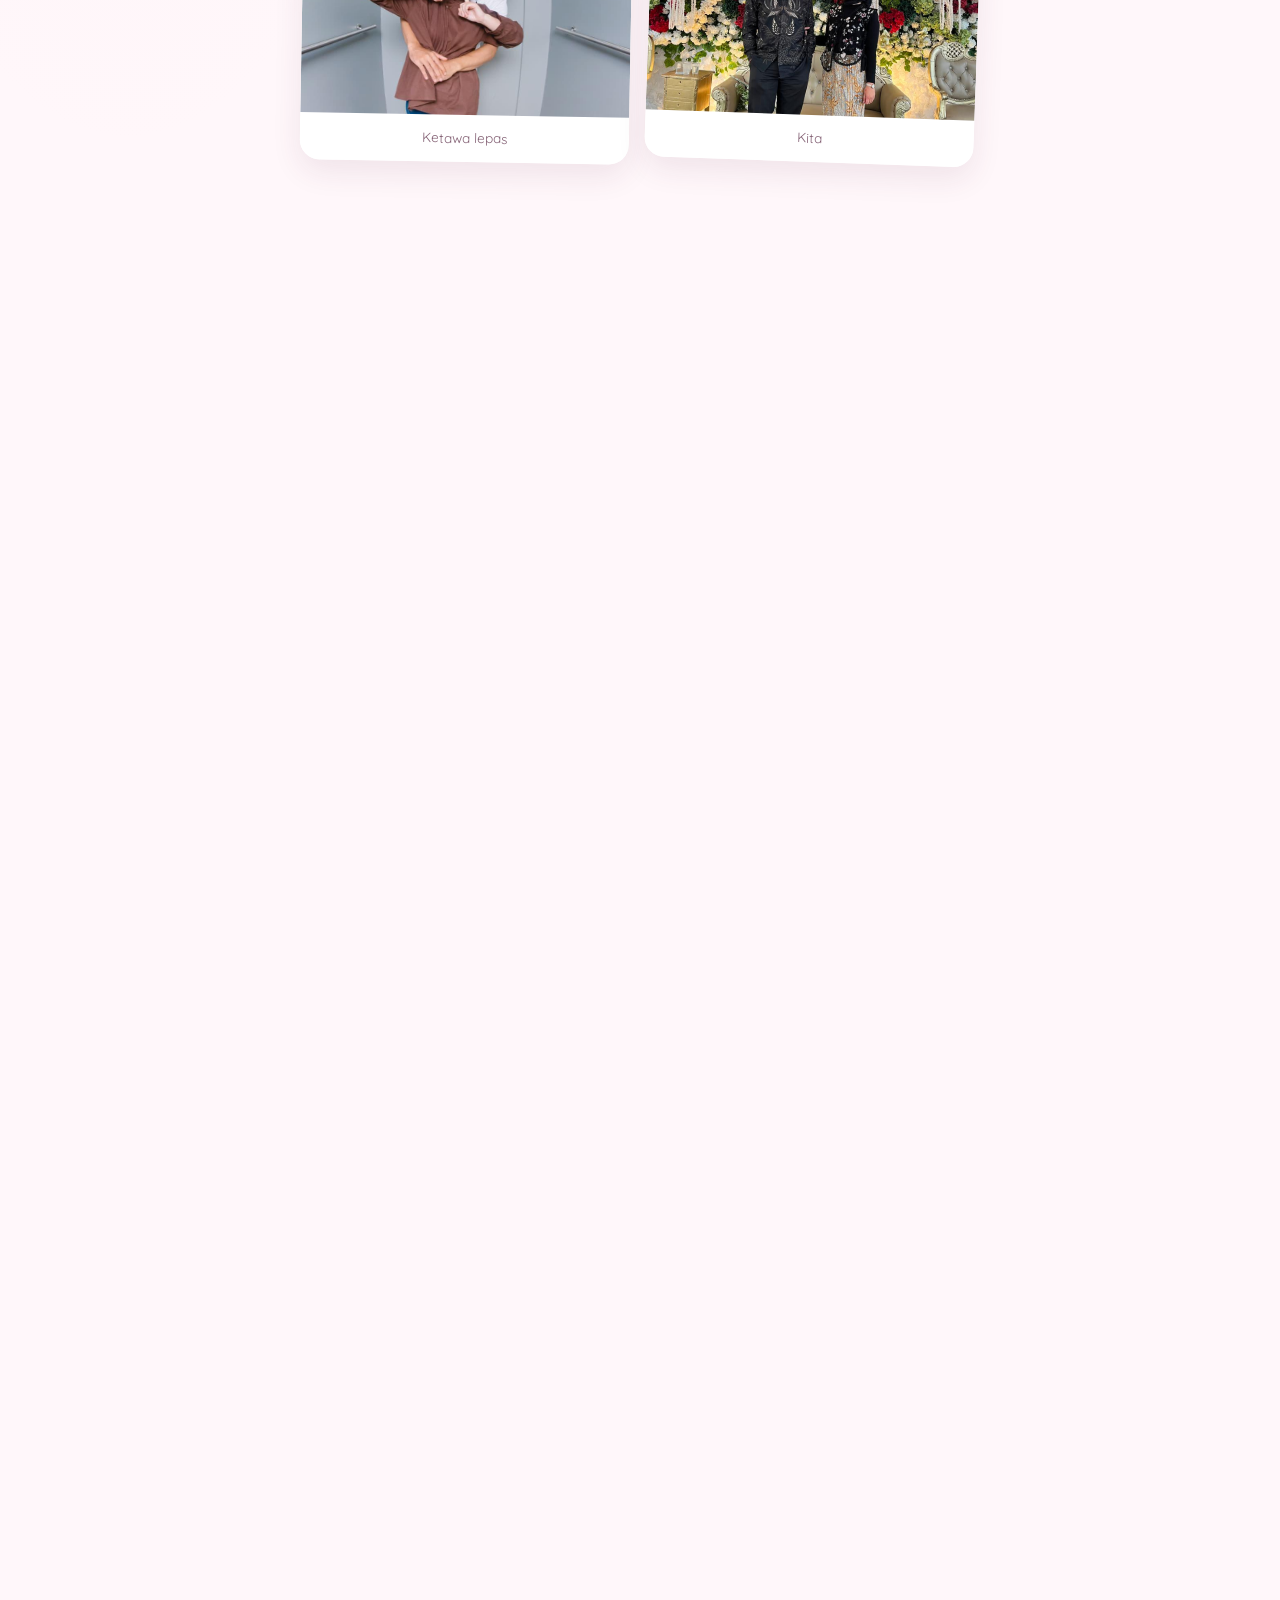
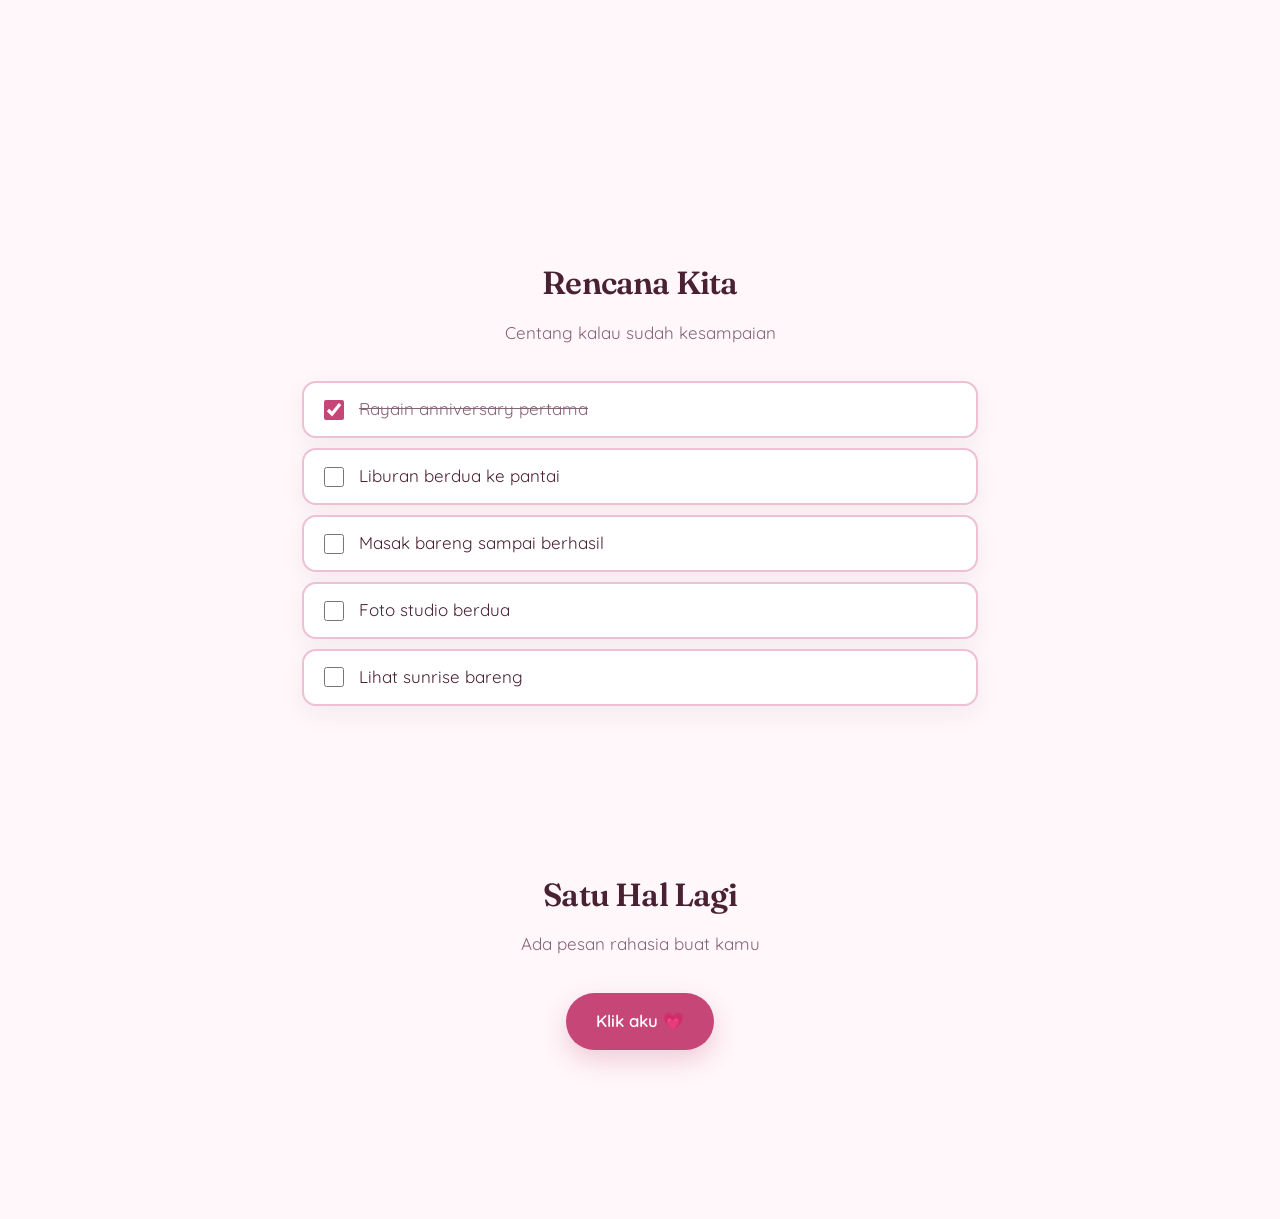
==== commit 64bda5e8: "Tambahkan foto ke galeri" ====
--- a/index.html
+++ b/index.html
@@ -12,8 +12,8 @@
 
 <header class="hero">
   <div class="photos" aria-hidden="true">
-    <div class="ph a">Foto Rahman<br>♡</div>
-    <div class="ph b">Foto Dita<br>♡</div>
+    <img class="ph a" src="images/Foto%20Rahman.jpeg" alt="Foto Rahman">
+    <img class="ph b" src="images/foto%20dita.jpeg" alt="Foto Dita">
   </div>
   <!-- GANTI: nama & tanggal -->
   <h1>Rahman <span class="amp">&</span> Dita</h1>
--- a/css/style.css
+++ b/css/style.css
@@ -69,7 +69,7 @@
 body{background:radial-gradient(ellipse at 10% 15%,rgba(244,190,212,.18),transparent 34%),var(--bg)}
 .hero{min-height:100svh;background:linear-gradient(135deg,#a52c61 0%,#d84c83 48%,#f39bbb 100%);background-size:200% 200%;animation:bg 16s ease-in-out infinite}
 .hero:after{content:"";position:absolute;inset:0;background:radial-gradient(circle at 50% 38%,rgba(255,255,255,.17),transparent 42%);pointer-events:none}
-.ph{border-width:5px;border-radius:20px;box-shadow:0 14px 32px rgba(63,17,39,.18)}
+.ph{border-width:5px;border-radius:20px;object-fit:cover;box-shadow:0 14px 32px rgba(63,17,39,.18)}
 section{padding:76px 22px}h2{letter-spacing:-.025em}.sub{max-width:38rem;margin:6px auto 34px}
 .gal{gap:16px}.gal figure{border:0;border-radius:20px;box-shadow:0 12px 30px rgba(92,35,62,.09)}.gal figcaption{padding:11px 10px 13px;background:var(--card)}
 .reasons button,.list label,.letter,.count div{box-shadow:0 8px 24px rgba(92,35,62,.06);transition:transform .25s ease,box-shadow .25s ease,border-color .25s ease}
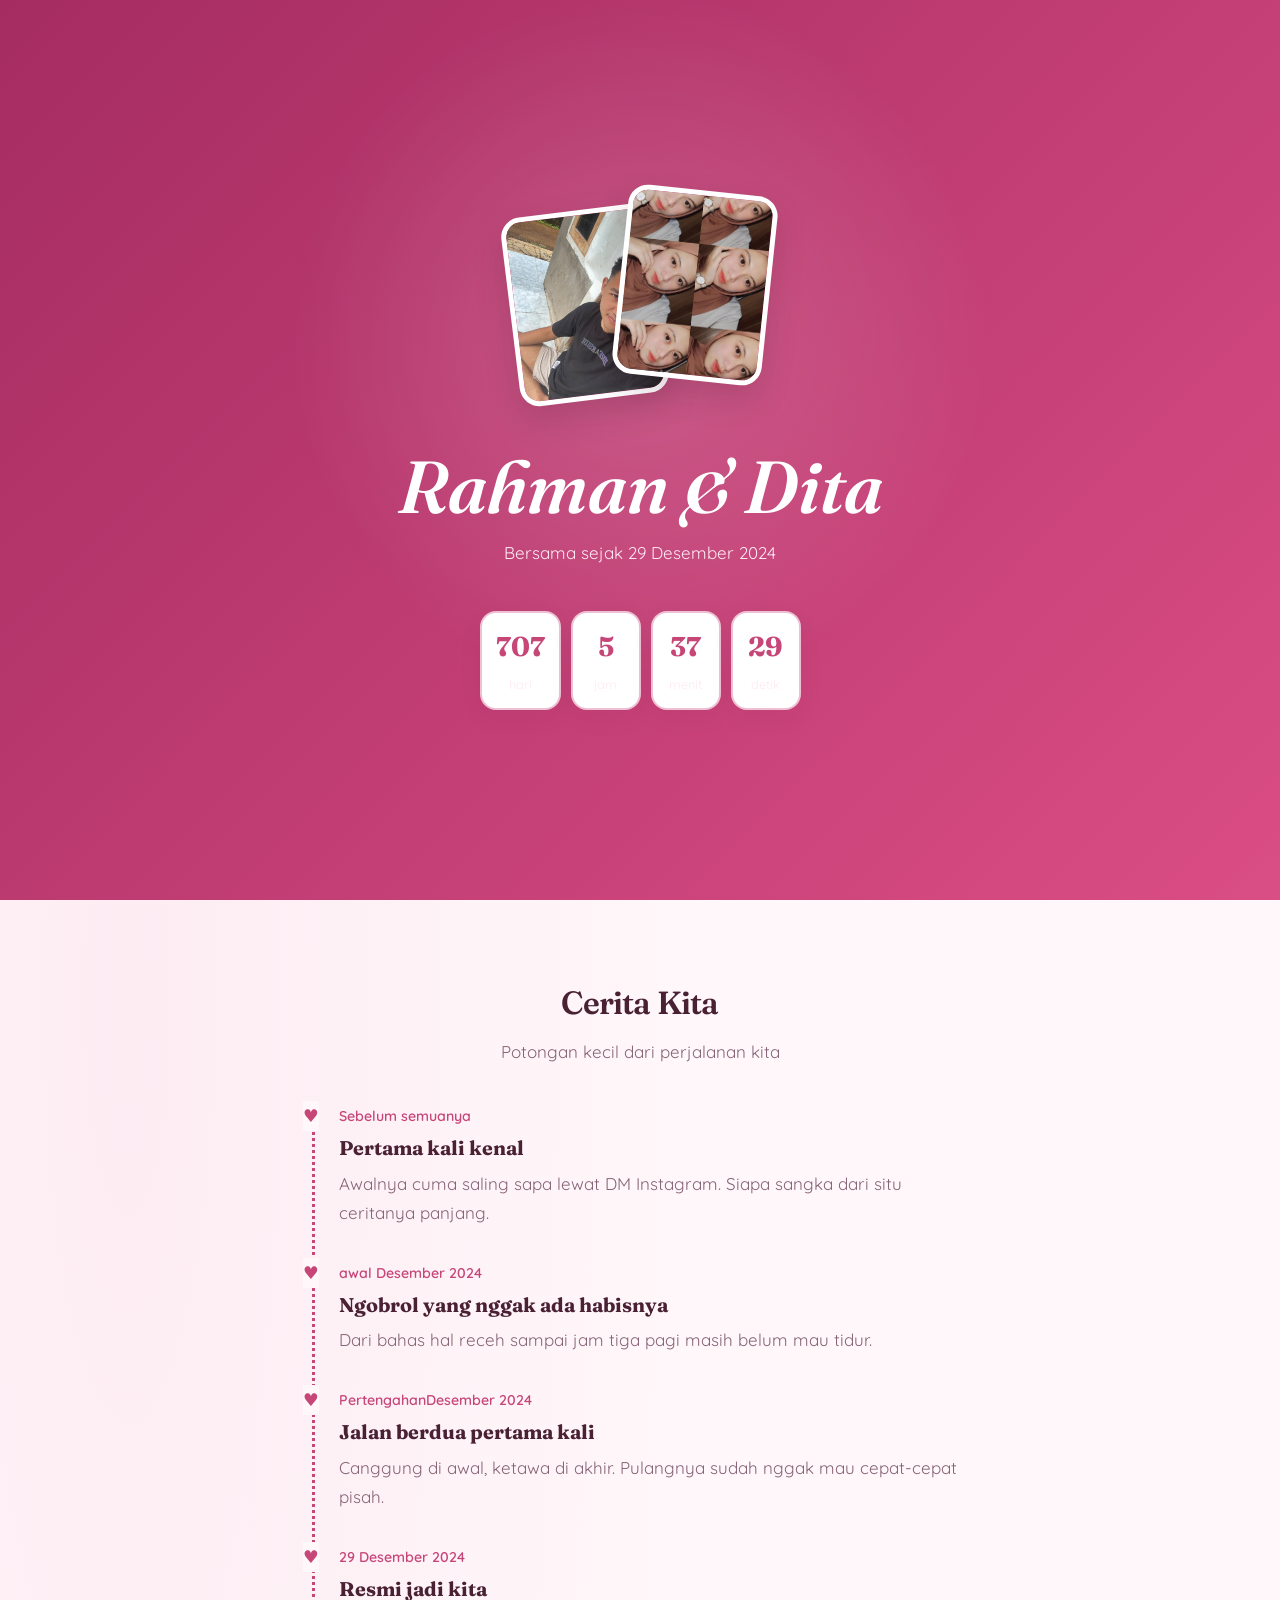
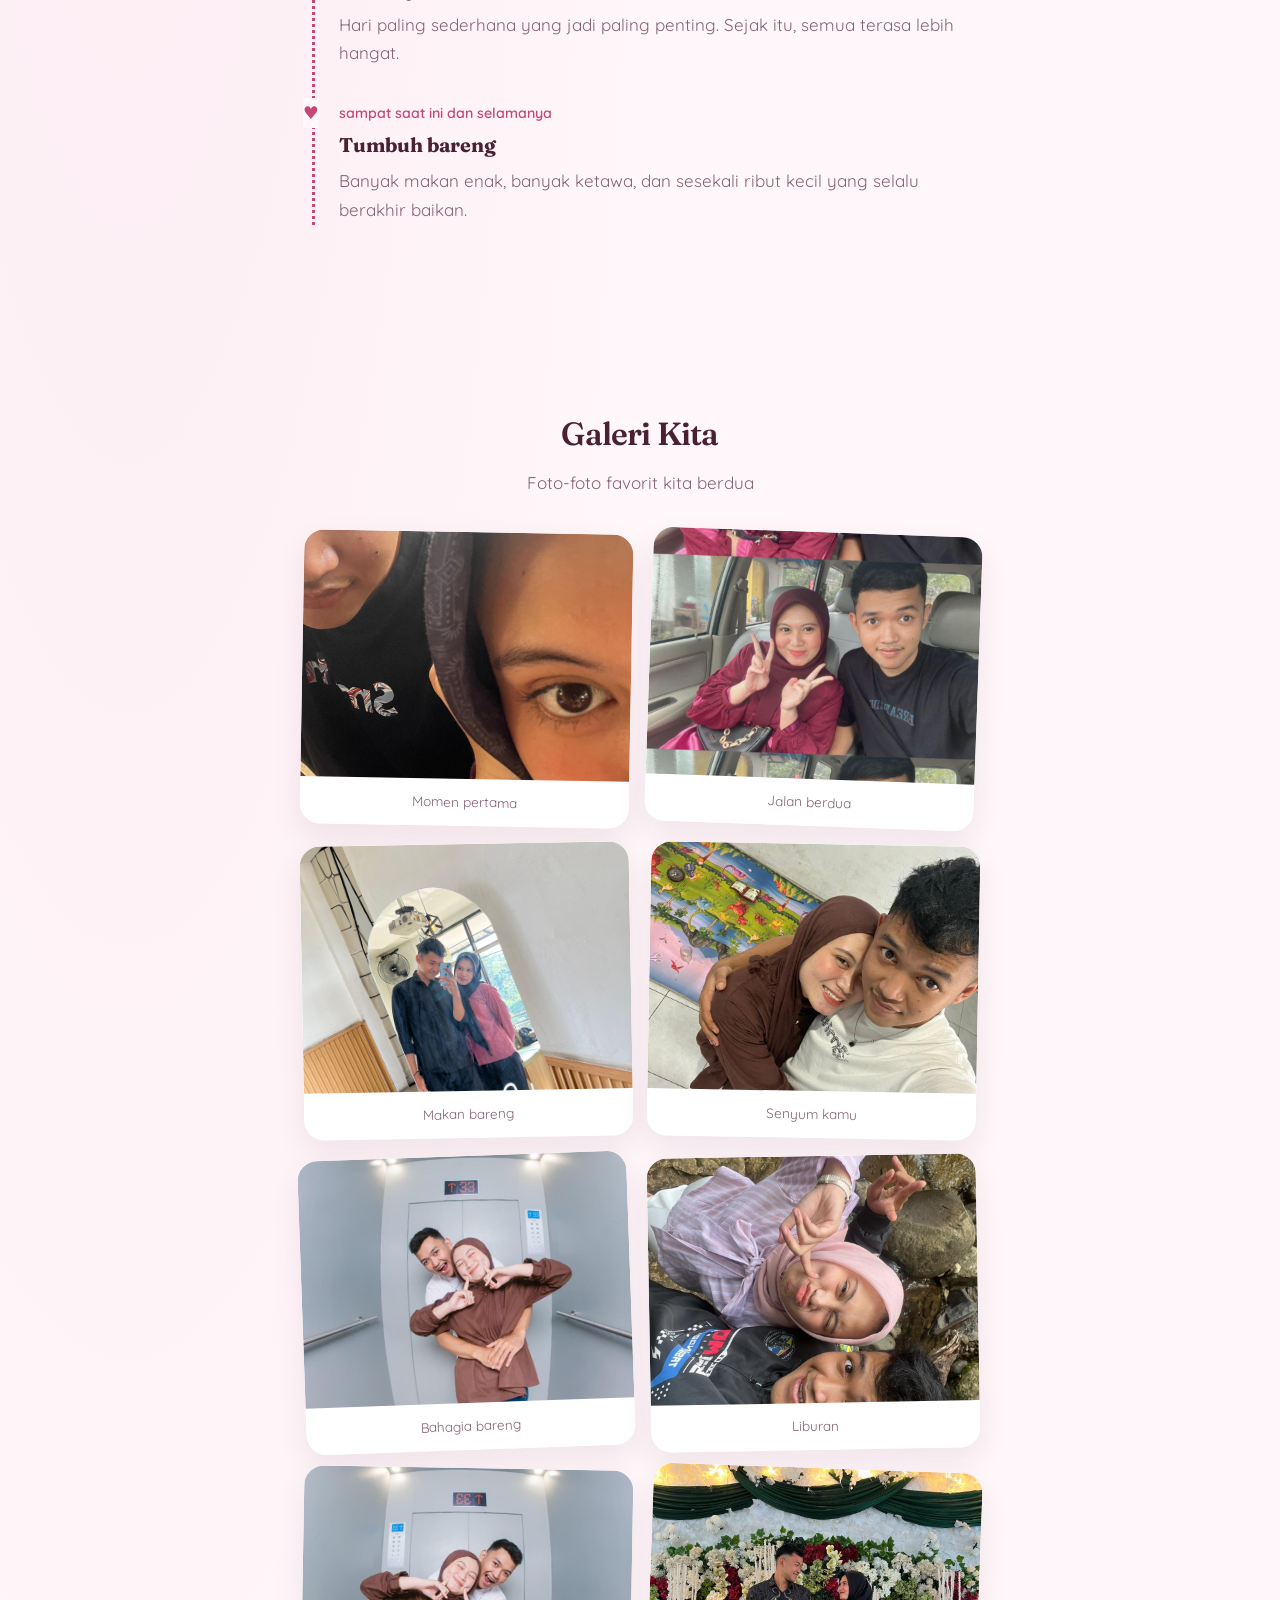
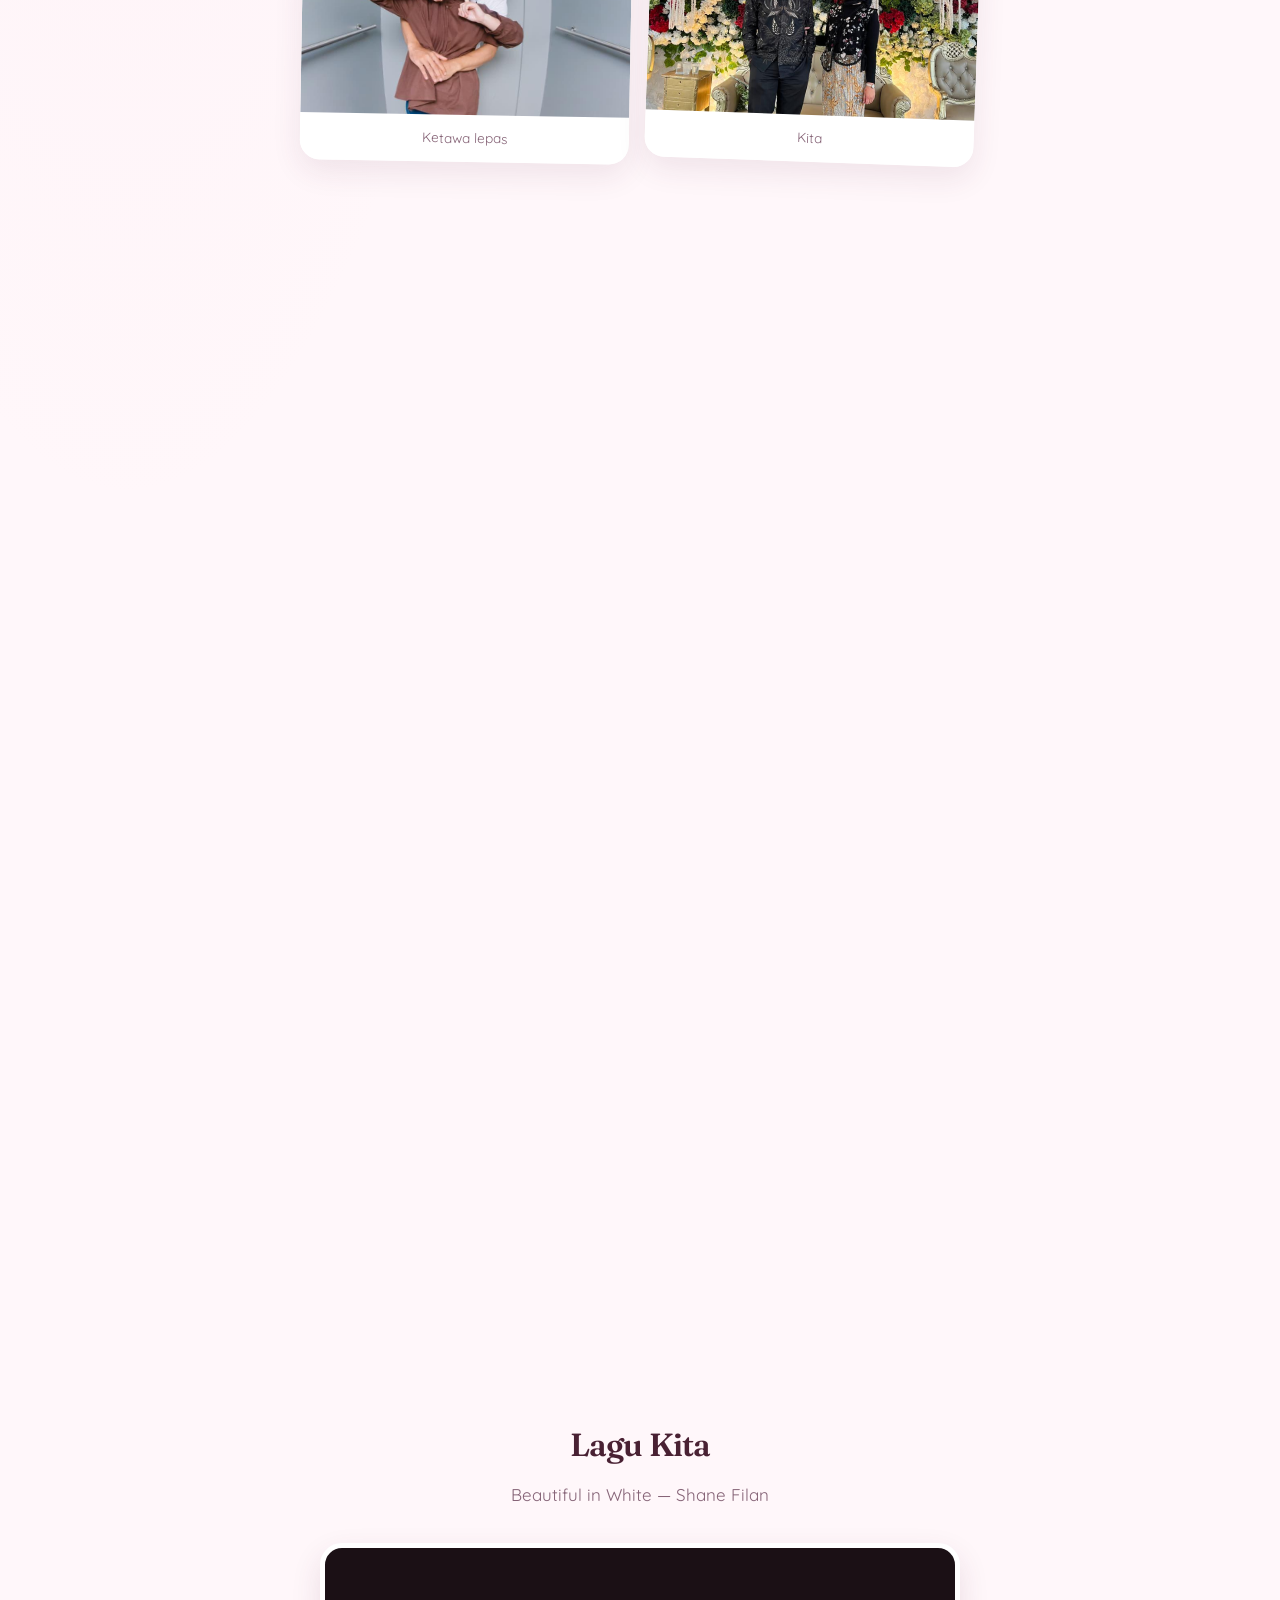
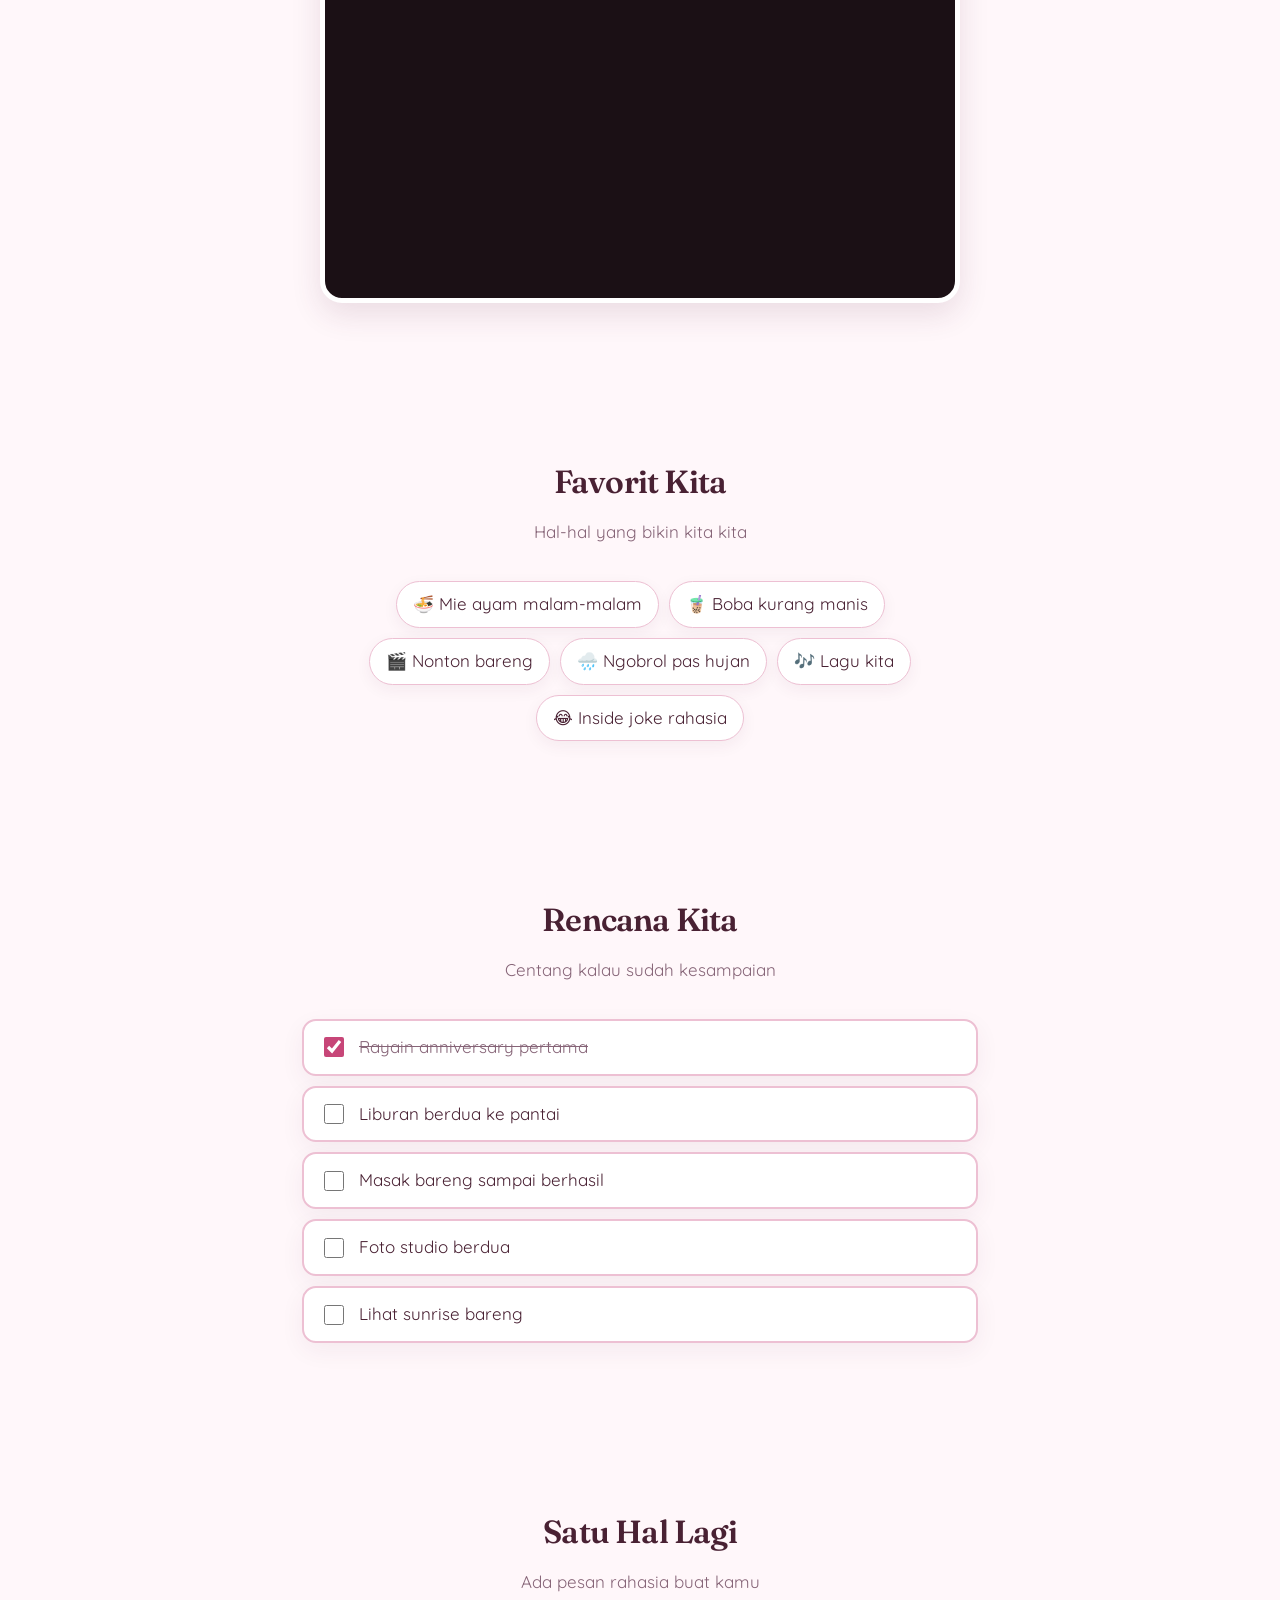
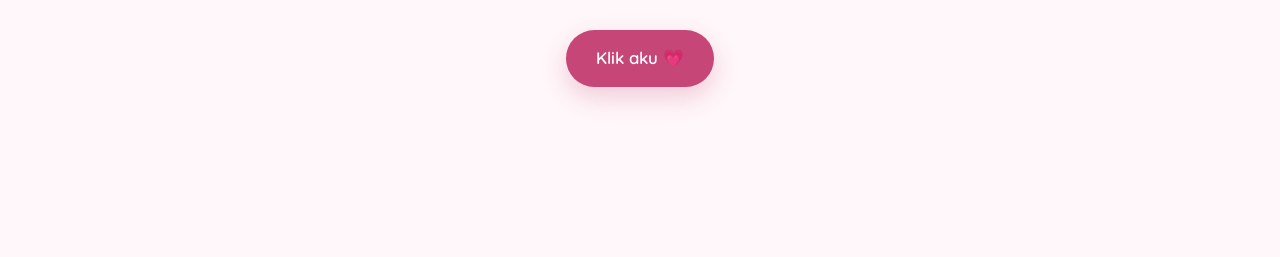
==== commit 0d9c6dae: "add song" ====
--- a/index.html
+++ b/index.html
@@ -58,6 +58,20 @@
 </section>
 
 <section class="rv">
+  <h2>Lagu Kita</h2>
+  <p class="sub">Beautiful in White — Shane Filan</p>
+  <div class="music-player">
+    <iframe
+      src="https://www.youtube-nocookie.com/embed/06-XXOTP3Gc?rel=0"
+      title="Shane Filan - Beautiful in White (Official Video)"
+      loading="lazy"
+      referrerpolicy="strict-origin-when-cross-origin"
+      allow="accelerometer; encrypted-media; gyroscope; picture-in-picture; web-share"
+      allowfullscreen></iframe>
+  </div>
+</section>
+
+<section class="rv">
   <h2>Favorit Kita</h2>
   <p class="sub">Hal-hal yang bikin kita kita</p>
   <div class="fav">
--- a/css/style.css
+++ b/css/style.css
@@ -80,3 +80,6 @@
 @media(min-width:700px){.gal{gap:18px}.gal img,.gal .ghost{aspect-ratio:4/3}.gal figure:nth-child(3n){transform:rotate(-1deg)}.gal figure:nth-child(3n+1){transform:rotate(1deg)}}
 @media(max-width:420px){body{font-size:16px}section{padding:62px 18px}.photos{transform:scale(.92);margin-bottom:18px}.count{gap:7px}.count div{min-width:66px;padding:8px 10px}}
 @media(prefers-reduced-motion:reduce){.hero{animation:none}}
+
+.music-player{width:min(100%,640px);margin:0 auto;overflow:hidden;border:5px solid var(--card);border-radius:22px;aspect-ratio:16/9;background:#1b1015;box-shadow:0 12px 30px rgba(92,35,62,.12)}
+.music-player iframe{display:block;width:100%;height:100%;border:0}
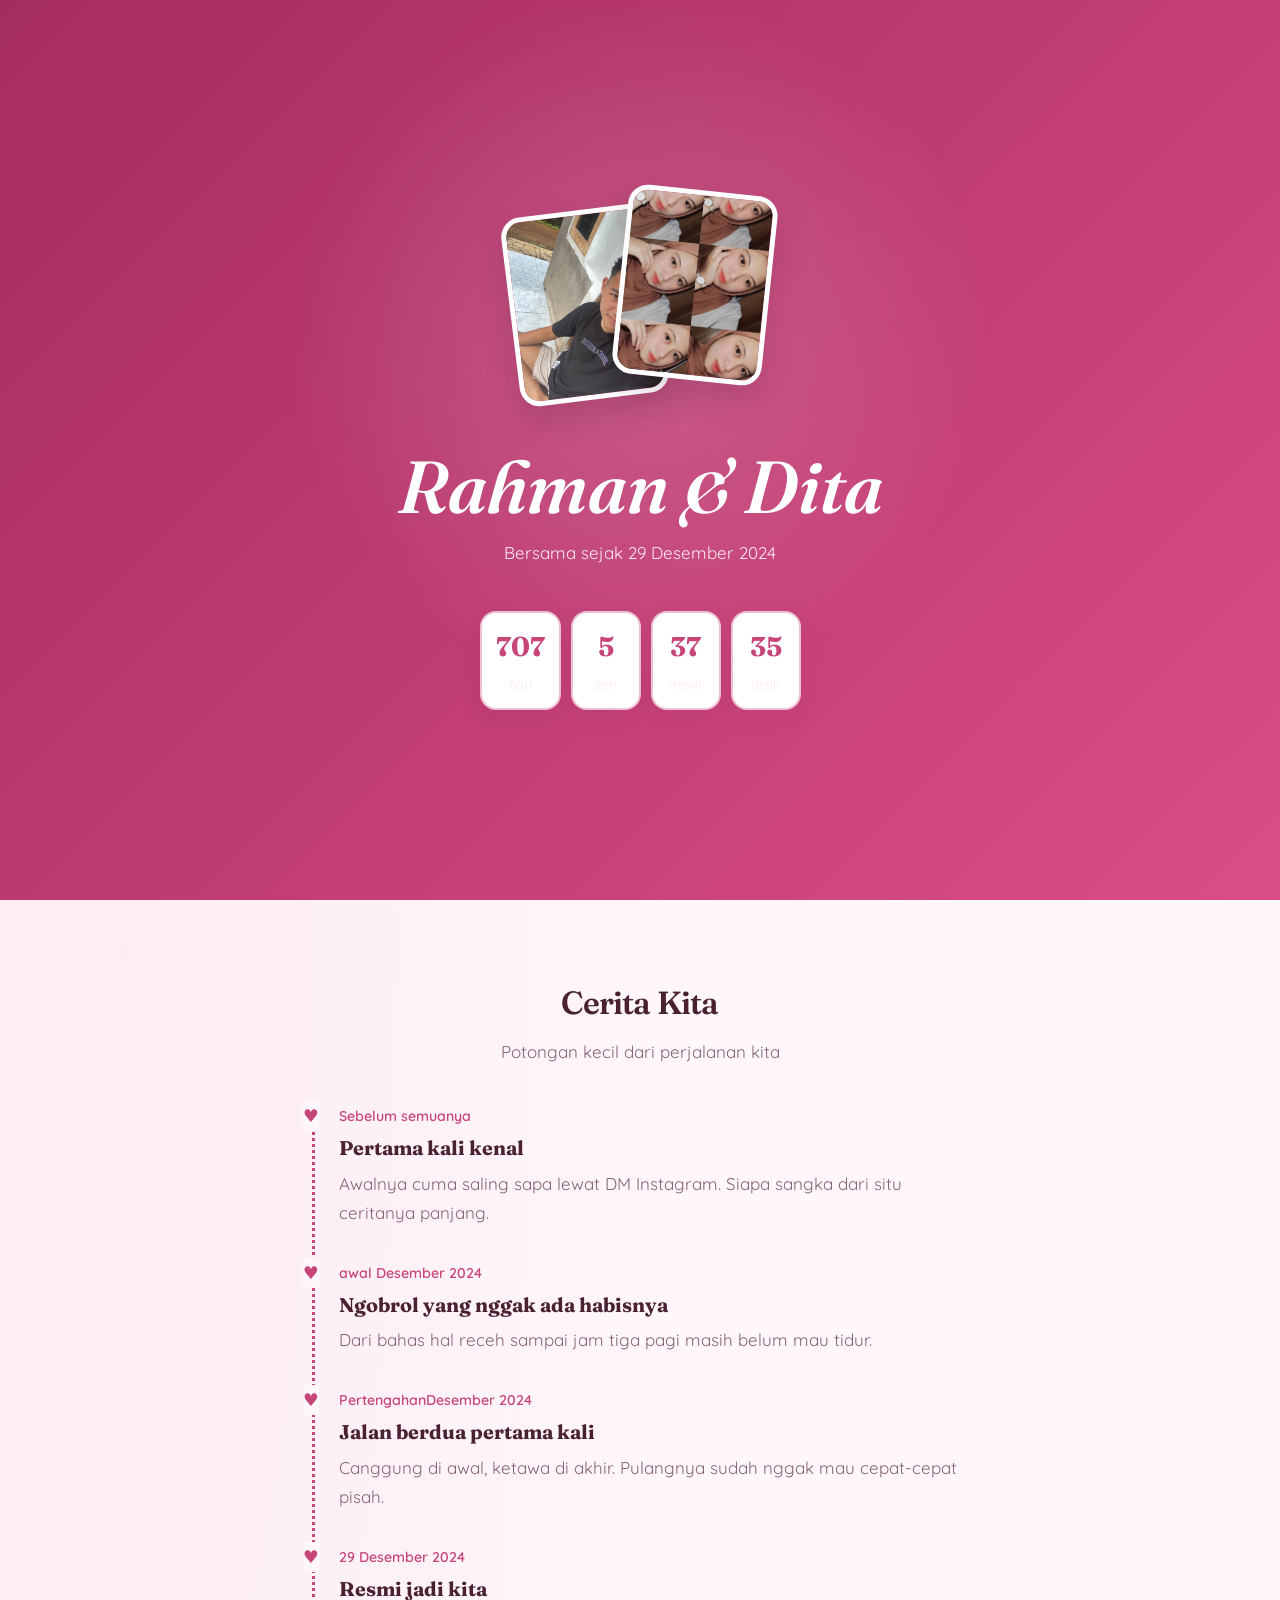
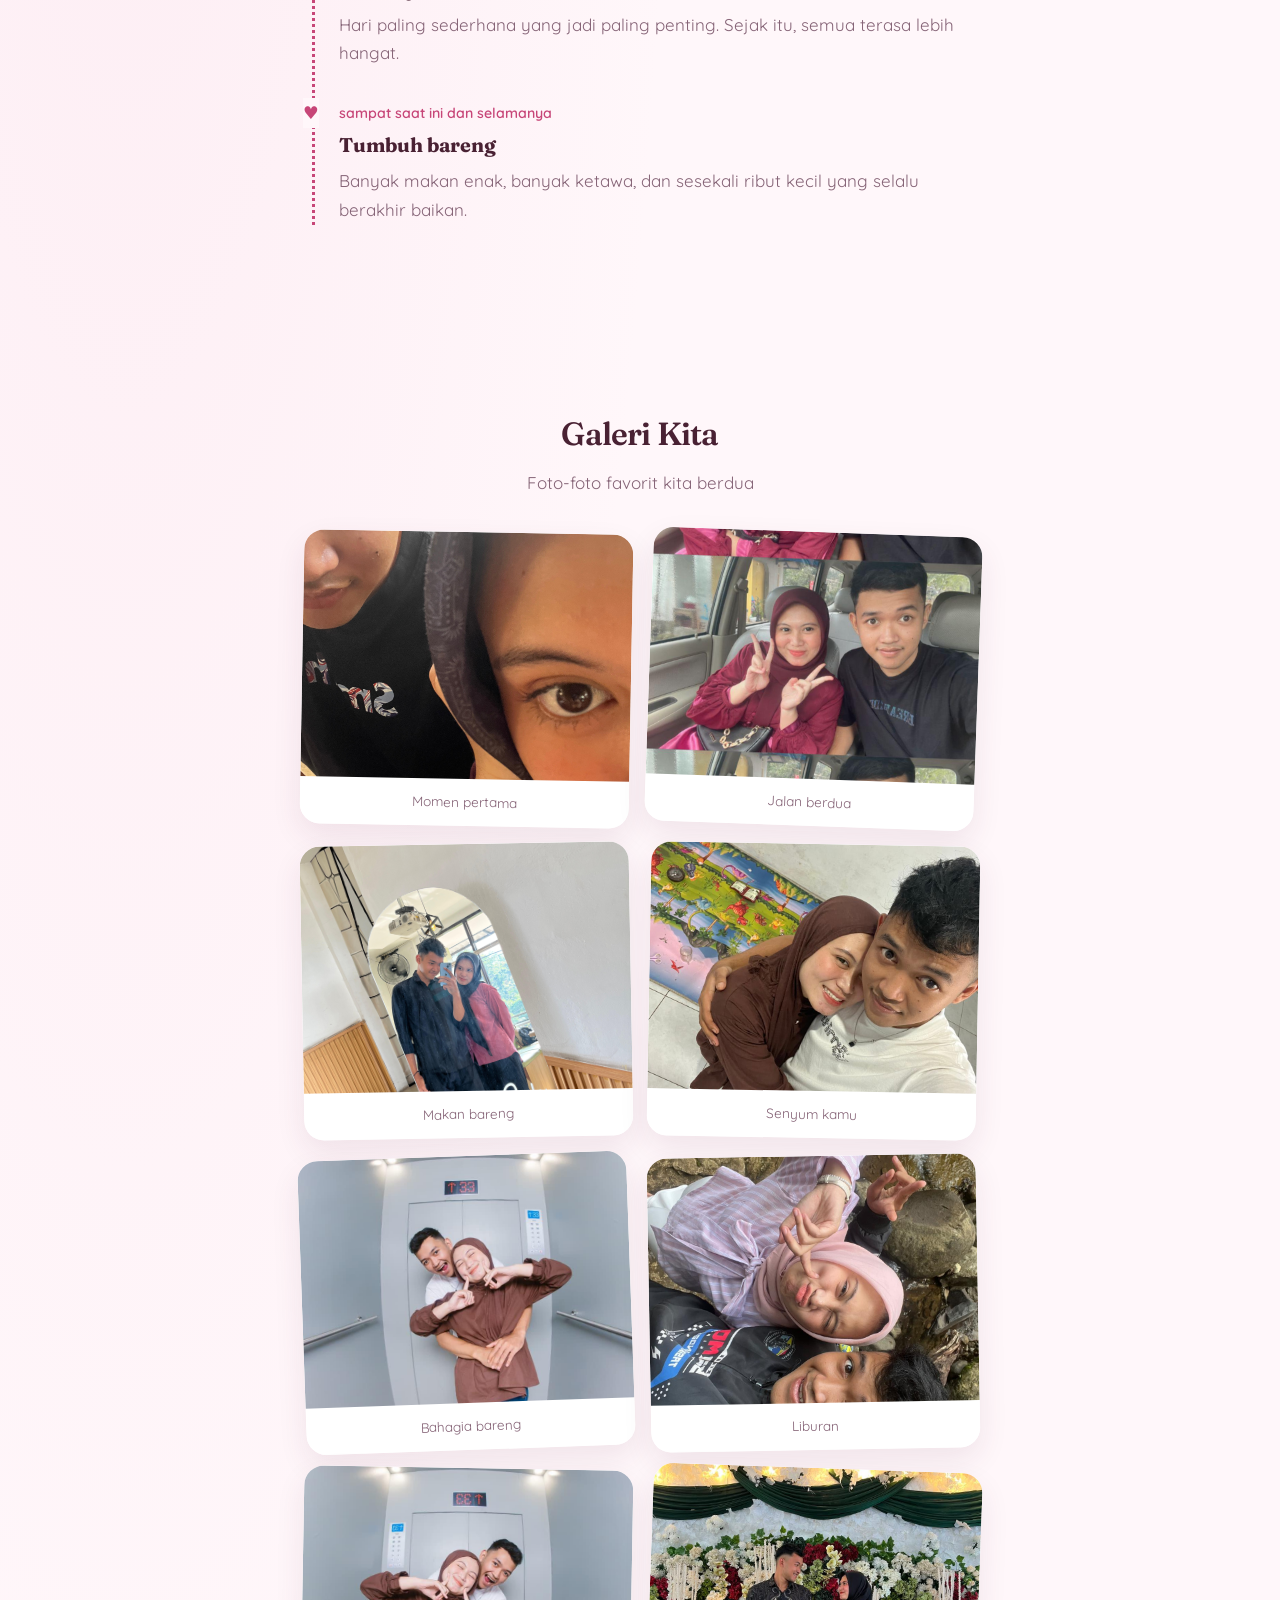
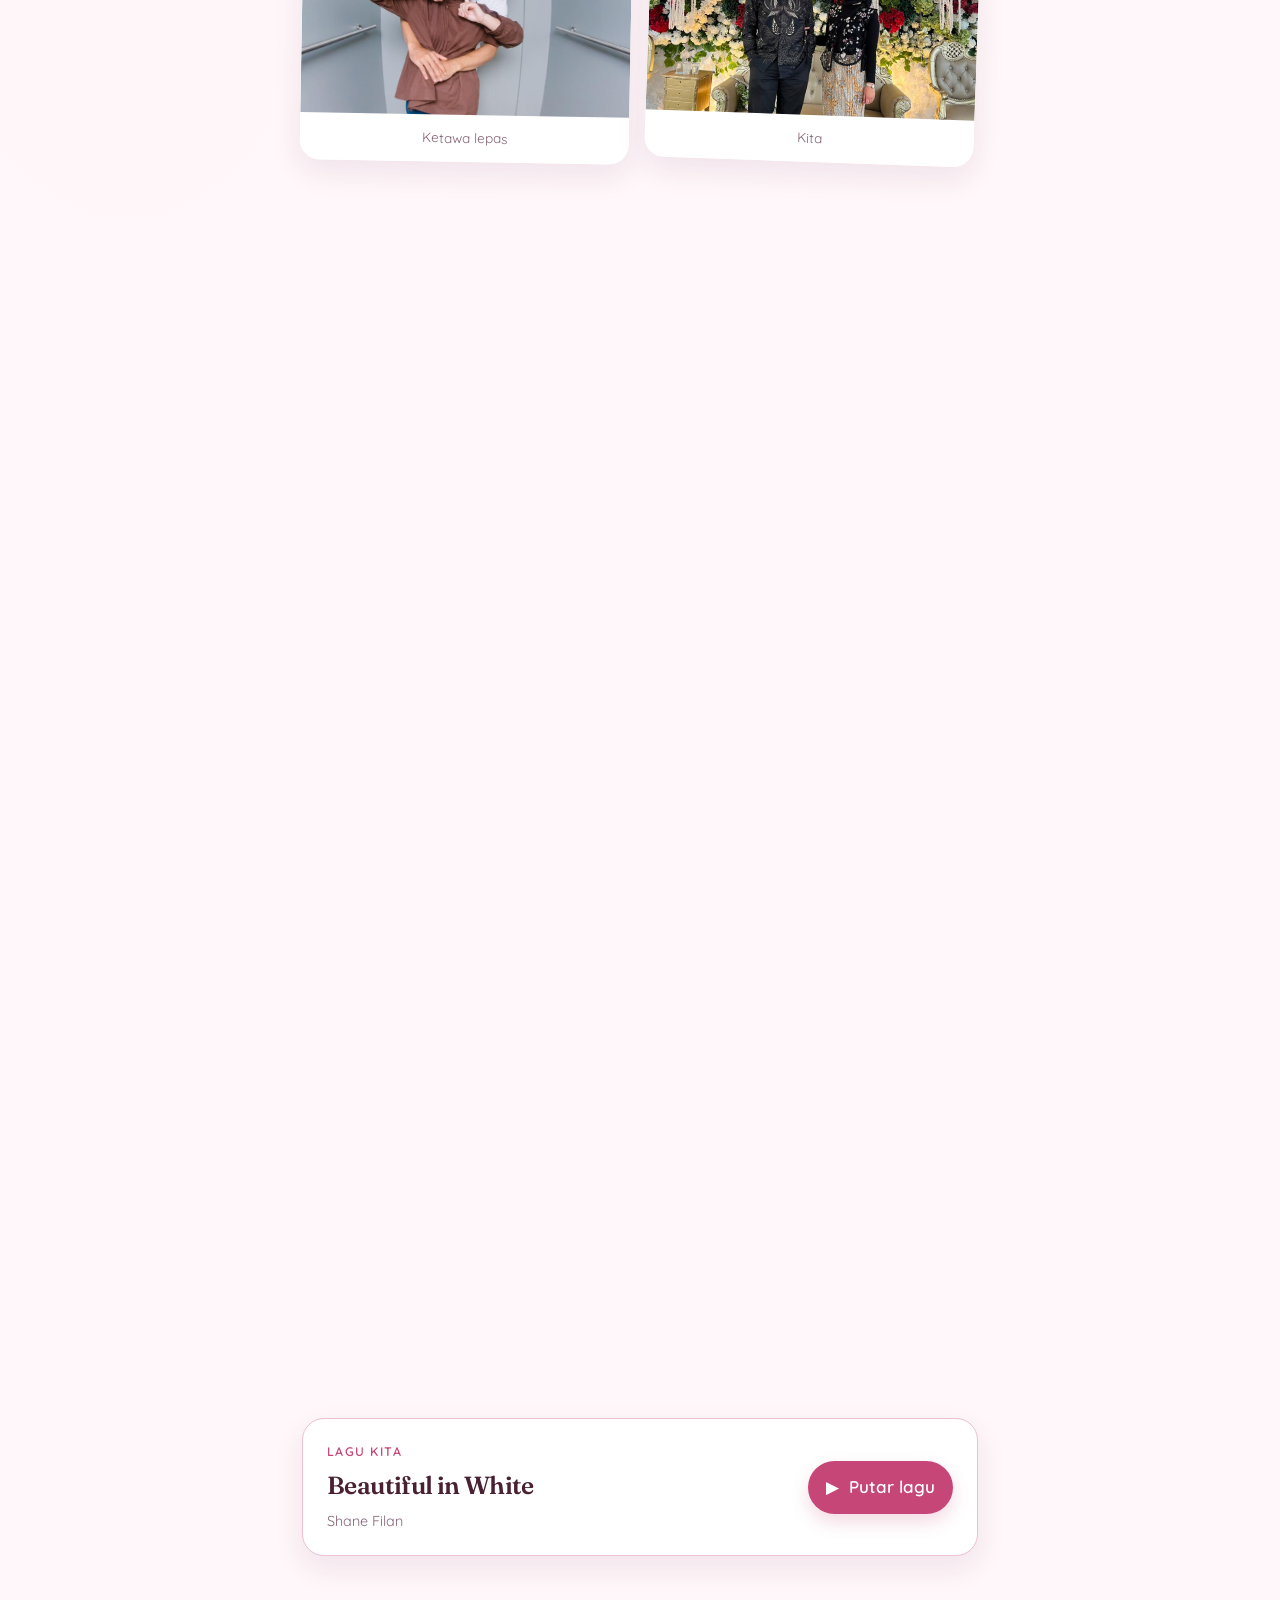
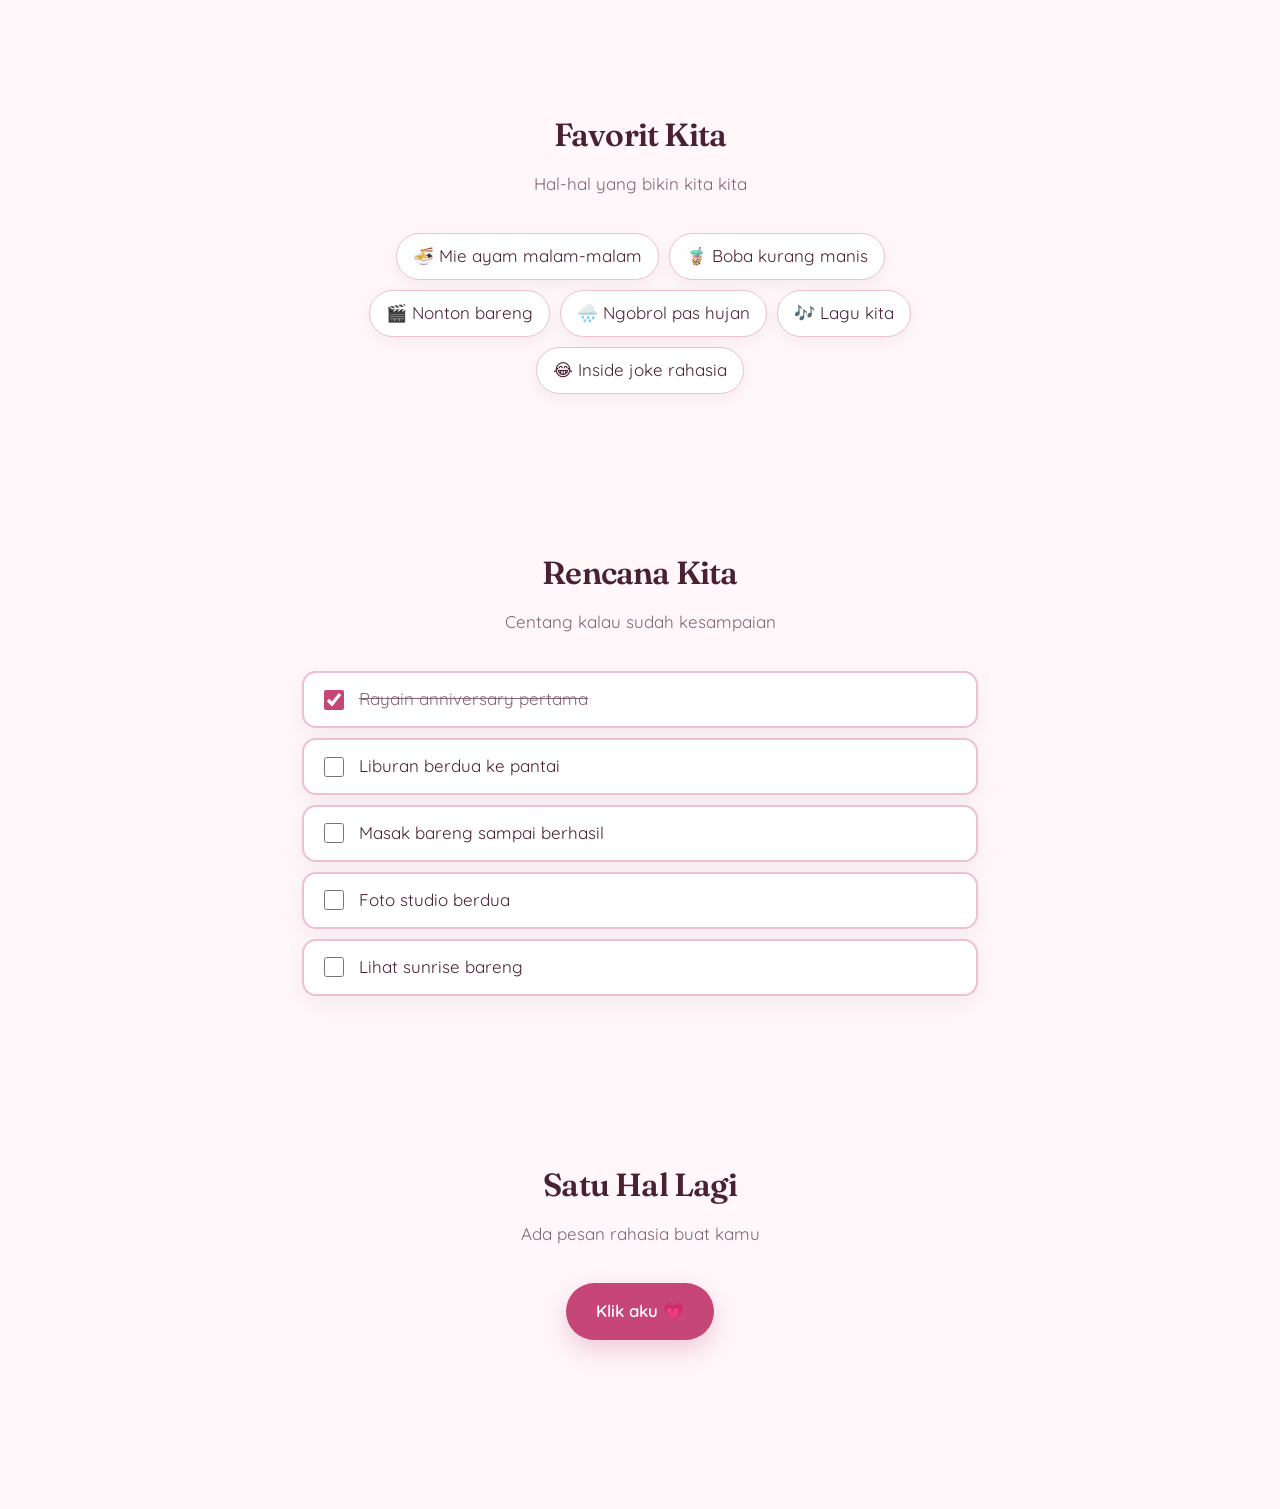
==== commit 28a4de2c: "add song" ====
--- a/index.html
+++ b/index.html
@@ -56,18 +56,19 @@
     <p class="sign">Rahman</p>
   </div>
 </section>
-
-<section class="rv">
-  <h2>Lagu Kita</h2>
-  <p class="sub">Beautiful in White — Shane Filan</p>
-  <div class="music-player">
-    <iframe
-      src="https://www.youtube-nocookie.com/embed/06-XXOTP3Gc?rel=0"
-      title="Shane Filan - Beautiful in White (Official Video)"
-      loading="lazy"
-      referrerpolicy="strict-origin-when-cross-origin"
-      allow="accelerometer; encrypted-media; gyroscope; picture-in-picture; web-share"
-      allowfullscreen></iframe>
+<section class="rv music-section">
+  <div class="music-card">
+    <div class="music-copy">
+      <p class="music-kicker">Lagu kita</p>
+      <h2>Beautiful in White</h2>
+      <p class="music-artist">Shane Filan</p>
+    </div>
+    <button class="music-toggle" id="musicToggle" type="button" aria-pressed="false">
+      <span aria-hidden="true">▶</span> Putar lagu
+    </button>
+    <audio id="backgroundMusic" preload="auto" autoplay loop>
+      <source src="audio/Shane%20Filan%20-%20Beautiful%20In%20White%20(Official%20Video).mp3" type="audio/mpeg">
+    </audio>
   </div>
 </section>
 
--- a/css/style.css
+++ b/css/style.css
@@ -81,5 +81,10 @@
 @media(max-width:420px){body{font-size:16px}section{padding:62px 18px}.photos{transform:scale(.92);margin-bottom:18px}.count{gap:7px}.count div{min-width:66px;padding:8px 10px}}
 @media(prefers-reduced-motion:reduce){.hero{animation:none}}
 
-.music-player{width:min(100%,640px);margin:0 auto;overflow:hidden;border:5px solid var(--card);border-radius:22px;aspect-ratio:16/9;background:#1b1015;box-shadow:0 12px 30px rgba(92,35,62,.12)}
-.music-player iframe{display:block;width:100%;height:100%;border:0}
+
+.music-card{display:flex;align-items:center;justify-content:space-between;gap:20px;padding:22px 24px;background:var(--card);border:1px solid var(--line);border-radius:22px;box-shadow:0 12px 30px rgba(92,35,62,.09)}
+.music-kicker{margin:0 0 2px;color:var(--rose);font-size:.78rem;font-weight:600;letter-spacing:.12em;text-transform:uppercase}
+.music-copy h2{margin:0;text-align:left;font-size:1.55rem}.music-artist{margin:2px 0 0;color:var(--soft);font-size:.9rem}
+.music-toggle{flex:none;border:0;border-radius:999px;padding:12px 18px;background:var(--rose);color:#fff;font:inherit;font-weight:600;cursor:pointer;transition:transform .2s ease,box-shadow .2s ease;box-shadow:0 8px 18px rgba(199,70,120,.2)}
+.music-toggle:hover{transform:translateY(-2px);box-shadow:0 12px 22px rgba(199,70,120,.28)}.music-toggle span{margin-right:5px}
+@media(max-width:480px){.music-card{align-items:flex-start;flex-direction:column;padding:20px}.music-toggle{width:100%}}
